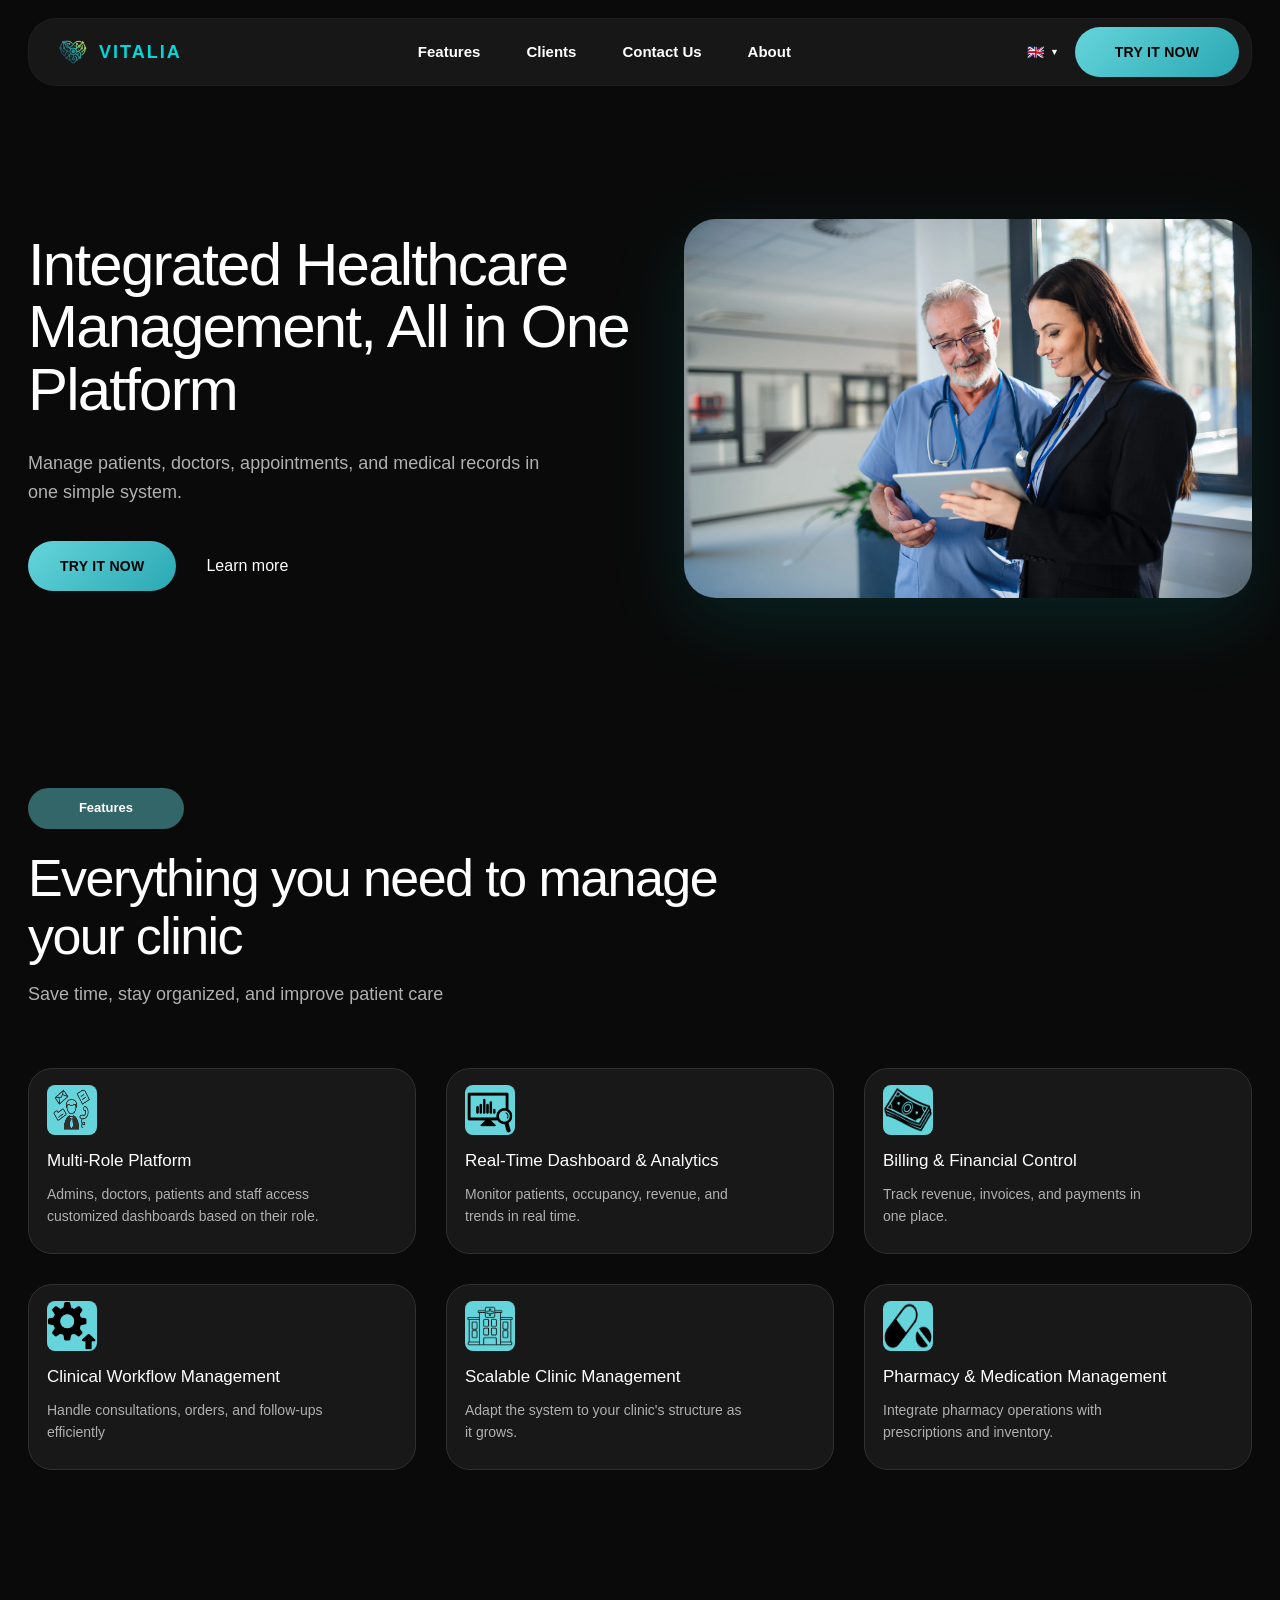
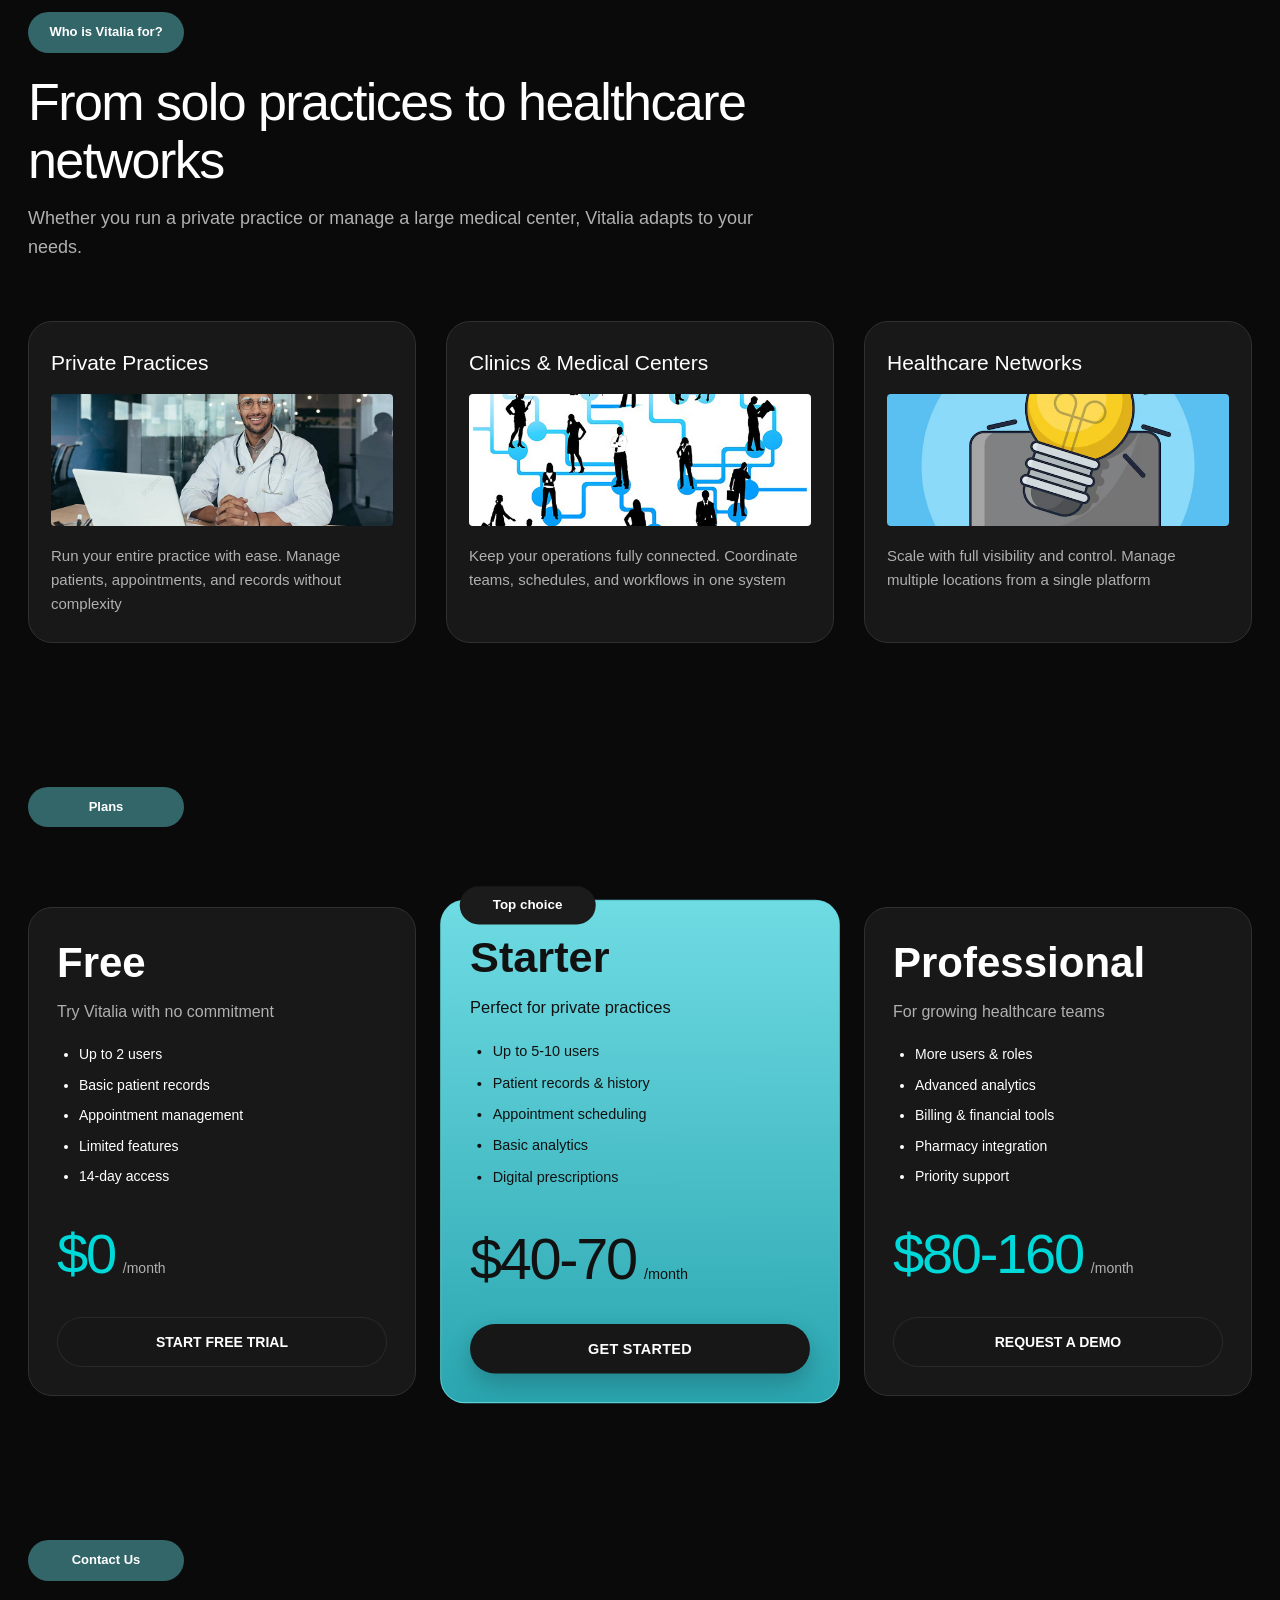
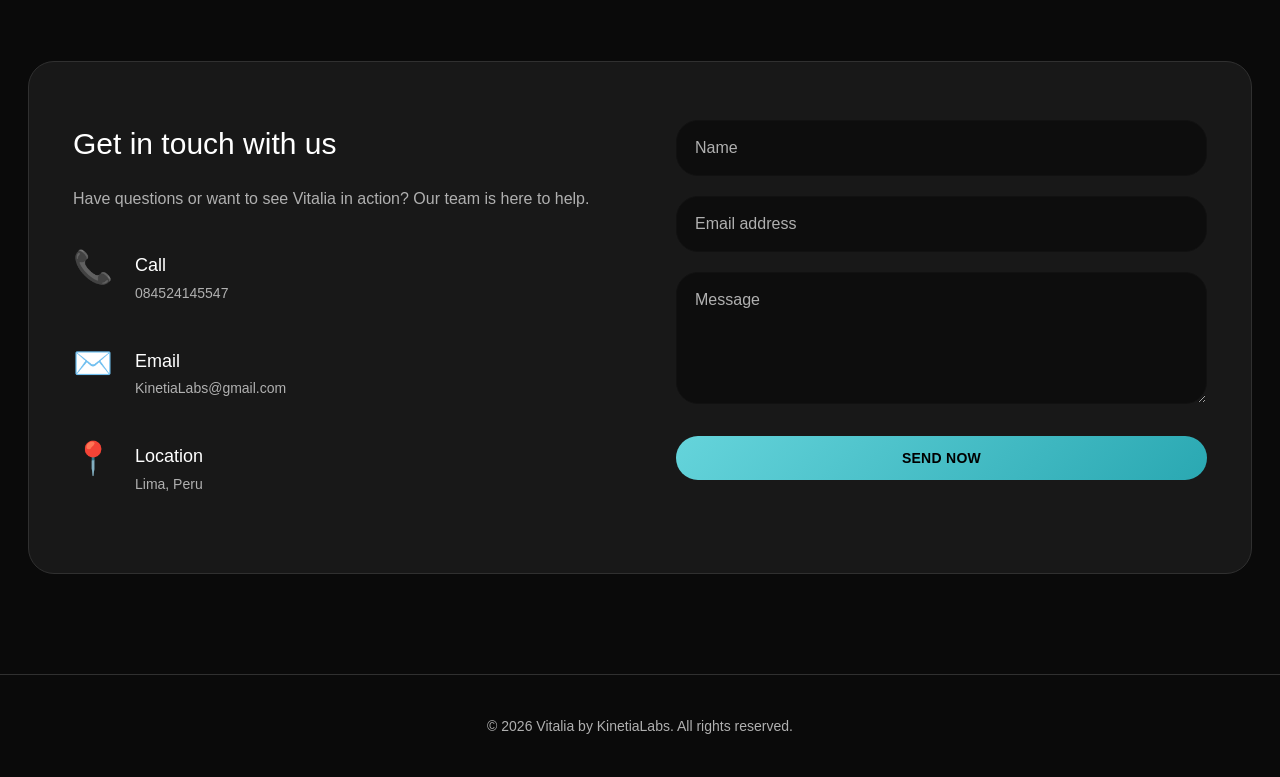
==== index.html @ c7f805b0 "fix: arreglando errores de ruta" ====
<!DOCTYPE html>
<html lang="es">
<head>
    <meta charset="UTF-8">
    <meta name="viewport" content="width=device-width, initial-scale=1.0">
    <title>Vitalia - Integrated Healthcare Management</title>
    <link rel="stylesheet" href="../css/styles.css">
</head>
<body>
    <!-- HEADER / NAVIGATION -->
    <header class="header">
        <div class="container">
            <div class="navbar">
                <div class="nav-shell">
                    <div class="logo-section">
                        <img src="../assets/images/Vitalia_logo.png" alt="Vitalia Logo" class="logo-img">
                        <a href="#home" class="logo">VITALIA</a>
                    </div>
                    <nav class="nav-pill">
                        <a href="#features">Features</a>
                        <a href="#clients">Clients</a>
                        <a href="#contact">Contact Us</a>
                        <a href="#about">About</a>
                    </nav>
                    <div class="nav-actions">
                        <div class="language-selector">
                            <span>🇬🇧</span>
                            <span class="dropdown-arrow">▼</span>
                        </div>
                        <a href="#plans" class="btn-primary nav-cta">TRY IT NOW</a>
                    </div>
                </div>
            </div>
        </div>
    </header>

    <!-- HERO SECTION -->
    <section id="home" class="hero">
        <div class="container">
            <div class="hero-content">
                <div class="hero-text">
                    <h1>Integrated Healthcare Management, All in One Platform</h1>
                    <p>Manage patients, doctors, appointments, and medical records in one simple system.</p>
                    <div class="hero-buttons">
                        <a href="#plans" class="btn-primary">TRY IT NOW</a>
                        <a href="#features" class="btn-learn-more">Learn more</a>
                    </div>
                </div>
                <div class="hero-image">
                    <img src="../assets/images/1-home.png" alt="Healthcare Management Platform" class="hero-main-image">
                </div>
            </div>
        </div>
    </section>

    <!-- FEATURES SECTION -->
    <section id="features" class="features">
        <div class="container">
            <div class="section-header">
                <span class="section-label">Features</span>
                <h2>Everything you need to manage your clinic</h2>
                <p>Save time, stay organized, and improve patient care</p>
            </div>
            <div class="features-grid">
                <div class="feature-card">
                    <img src="../assets/images/Multirole.png" alt="Multi-Role Platform" class="feature-image">
                    <h3>Multi-Role Platform</h3>
                    <p>Admins, doctors, patients and staff access customized dashboards based on their role.</p>
                </div>
                <div class="feature-card">
                    <img src="../assets/images/Analytics.png" alt="Real-Time Dashboard" class="feature-image">
                    <h3>Real-Time Dashboard & Analytics</h3>
                    <p>Monitor patients, occupancy, revenue, and trends in real time.</p>
                </div>
                <div class="feature-card">
                    <img src="../assets/images/Financial.png" alt="Billing & Financial" class="feature-image">
                    <h3>Billing & Financial Control</h3>
                    <p>Track revenue, invoices, and payments in one place.</p>
                </div>
                <div class="feature-card">
                    <img src="../assets/images/Workflow.png" alt="Clinical Workflow" class="feature-image">
                    <h3>Clinical Workflow Management</h3>
                    <p>Handle consultations, orders, and follow-ups efficiently</p>
                </div>
                <div class="feature-card">
                    <img src="../assets/images/Management.png" alt="Scalable Clinic Management" class="feature-image">
                    <h3>Scalable Clinic Management</h3>
                    <p>Adapt the system to your clinic's structure as it grows.</p>
                </div>
                <div class="feature-card">
                    <img src="../assets/images/Pharmacy.png" alt="Pharmacy Management" class="feature-image">
                    <h3>Pharmacy & Medication Management</h3>
                    <p>Integrate pharmacy operations with prescriptions and inventory.</p>
                </div>
            </div>
        </div>
    </section>

        <!-- WHO IS VITALIA FOR SECTION -->
    <section id="clients" class="who-is-vitalia">
        <div class="container">
            <div class="section-header">
                <span class="section-label">Who is Vitalia for?</span>
                <h2>From solo practices to healthcare networks</h2>
                <p>Whether you run a private practice or manage a large medical center, Vitalia adapts to your needs.</p>
            </div>
            <div class="clients-grid">
                <div class="client-card">
                    <h3>Private Practices</h3>
                    <img src="assets/images/Private_practices.jpg" alt="Private Practices" class="client-image">
                    <p>Run your entire practice with ease. Manage patients, appointments, and records without complexity</p>
                </div>
                <div class="client-card">
                    <h3>Clinics & Medical Centers</h3>
                    <img src="../assets/images/Clinics_&_Medical_Centers.jpg" alt="Clinics & Medical Centers" class="client-image">
                    <p>Keep your operations fully connected. Coordinate teams, schedules, and workflows in one system</p>
                </div>
                <div class="client-card">
                    <h3>Healthcare Networks</h3>
                    <img src="../assets/images/Healthcare_Networks.png" alt="Healthcare Networks" class="client-image">
                    <p>Scale with full visibility and control. Manage multiple locations from a single platform</p>
                </div>
            </div>
        </div>
    </section>


    <!-- PLANS SECTION -->
    <section id="plans" class="plans">
        <div class="container">
            <div class="section-header">
                <span class="section-label">Plans</span>
            </div>
            <div class="plans-grid">
                <div class="plan-card plan-free">
                    <h3>Free</h3>
                    <p class="plan-description">Try Vitalia with no commitment</p>
                    <ul class="plan-features">
                        <li>Up to 2 users</li>
                        <li>Basic patient records</li>
                        <li>Appointment management</li>
                        <li>Limited features</li>
                        <li>14-day access</li>
                    </ul>
                    <div class="plan-price">
                        <span class="price">$0</span>
                        <span class="period">/month</span>
                    </div>
                    <button class="btn-secondary">START FREE TRIAL</button>
                </div>

                <div class="plan-card plan-starter plan-featured">
                    <div class="top-choice">Top choice</div>
                    <h3>Starter</h3>
                    <p class="plan-description">Perfect for private practices</p>
                    <ul class="plan-features">
                        <li>Up to 5-10 users</li>
                        <li>Patient records & history</li>
                        <li>Appointment scheduling</li>
                        <li>Basic analytics</li>
                        <li>Digital prescriptions</li>
                    </ul>
                    <div class="plan-price">
                        <span class="price">$40-70</span>
                        <span class="period">/month</span>
                    </div>
                    <button class="btn-primary">GET STARTED</button>
                </div>

                <div class="plan-card plan-professional">
                    <h3>Professional</h3>
                    <p class="plan-description">For growing healthcare teams</p>
                    <ul class="plan-features">
                        <li>More users & roles</li>
                        <li>Advanced analytics</li>
                        <li>Billing & financial tools</li>
                        <li>Pharmacy integration</li>
                        <li>Priority support</li>
                    </ul>
                    <div class="plan-price">
                        <span class="price">$80-160</span>
                        <span class="period">/month</span>
                    </div>
                    <button class="btn-secondary">REQUEST A DEMO</button>
                </div>
            </div>
        </div>
    </section>

<!-- CONTACT SECTION -->
    <section id="contact" class="contact">
        <div class="container">
            <div class="section-header">
                <span class="section-label">Contact Us</span>
            </div>
            <div class="contact-wrapper">
                <div class="contact-info">
                    <h2>Get in touch with us</h2>
                    <p>Have questions or want to see Vitalia in action? Our team is here to help.</p>
                    
                    <div class="contact-item">
                        <div class="contact-icon">📞</div>
                        <div>
                            <h4>Call</h4>
                            <p>084524145547</p>
                        </div>
                    </div>

                    <div class="contact-item">
                        <div class="contact-icon">✉️</div>
                        <div>
                            <h4>Email</h4>
                            <p>KinetiaLabs@gmail.com</p>
                        </div>
                    </div>

                    <div class="contact-item">
                        <div class="contact-icon">📍</div>
                        <div>
                            <h4>Location</h4>
                            <p>Lima, Peru</p>
                        </div>
                    </div>
                </div>

                <div class="contact-form">
                    <input type="text" placeholder="Name" class="form-input">
                    <input type="email" placeholder="Email address" class="form-input">
                    <textarea placeholder="Message" class="form-input form-textarea"></textarea>
                    <button class="btn-primary btn-send">SEND NOW</button>
                </div>
            </div>
        </div>
    </section>


    <!-- FOOTER -->
    <footer class="footer">
        <div class="container">
            <p>&copy; 2026 Vitalia by KinetiaLabs. All rights reserved.</p>
        </div>
    </footer>
</body>
</html>
---- css/styles.css ----
/* ===================================
   GLOBAL STYLES & VARIABLES
   =================================== */
:root {
    --primary-color: #00d9d9;
    --primary-soft: #65d4db;
    --secondary-color: #1a1a1a;
    --dark-bg: #0a0a0a;
    --panel-bg: #171717;
    --text-light: #ffffff;
    --text-muted: #b0b0b0;
    --border-color: #303030;
    --card-bg: #181818;
}

* {
    margin: 0;
    padding: 0;
    box-sizing: border-box;
}

html {
    scroll-behavior: smooth;
}

body {
    font-family: 'Segoe UI', Tahoma, Geneva, Verdana, sans-serif;
    background-color: var(--dark-bg);
    color: var(--text-light);
    line-height: 1.6;
}

.container {
    max-width: 1280px;
    margin: 0 auto;
    padding: 0 28px;
}

/* ===================================
   BUTTONS
   =================================== */
.btn-primary {
    display: inline-flex;
    align-items: center;
    justify-content: center;
    background: linear-gradient(135deg, var(--primary-soft) 0%, #2aa8b2 100%);
    color: #000;
    border: none;
    padding: 14px 32px;
    border-radius: 50px;
    font-weight: 700;
    font-size: 14px;
    cursor: pointer;
    transition: all 0.3s ease;
    white-space: nowrap;
    text-decoration: none;
    letter-spacing: 0.02em;
}

.btn-primary:hover {
    background: linear-gradient(135deg, #7ae0e6 0%, #31b6bf 100%);
    transform: translateY(-2px);
    box-shadow: 0 12px 28px rgba(0, 217, 217, 0.28);
}

.btn-secondary {
    background-color: transparent;
    color: var(--text-light);
    border: 1px solid rgba(255, 255, 255, 0.08);
    padding: 14px 32px;
    border-radius: 50px;
    font-weight: 700;
    font-size: 14px;
    cursor: pointer;
    transition: all 0.3s ease;
    background-color: var(--panel-bg);
}

.btn-secondary:hover {
    border-color: var(--primary-color);
    color: var(--primary-color);
}

.btn-learn-more {
    background: none;
    border: none;
    color: var(--text-light);
    cursor: pointer;
    font-size: 16px;
    font-weight: 500;
    text-decoration: none;
    transition: color 0.3s ease;
}

.btn-learn-more:hover {
    color: var(--primary-color);
}

/* ===================================
   HEADER / NAVIGATION
   =================================== */
.header {
    background-color: transparent;
    padding: 18px 0;
    position: sticky;
    top: 0;
    z-index: 100;
}

.navbar {
    display: block;
}

.nav-shell {
    display: flex;
    align-items: center;
    justify-content: space-between;
    gap: 28px;
    background-color: rgba(24, 24, 24, 0.96);
    border: 1px solid rgba(255, 255, 255, 0.03);
    border-radius: 28px;
    padding: 8px 12px 8px 28px;
}

.logo-section {
    display: flex;
    align-items: center;
    gap: 10px;
    flex-shrink: 0;
}

.logo-img {
    height: 32px;
    width: auto;
    object-fit: contain;
}

.logo {
    font-size: 18px;
    font-weight: 700;
    color: var(--primary-color);
    letter-spacing: 2px;
    text-decoration: none;
    transition: color 0.3s ease;
}

.logo:hover {
    color: #00b8b8;
}

.nav-pill {
    display: flex;
    justify-content: center;
    gap: 46px;
    align-items: center;
    flex: 1;
}

.nav-pill a {
    color: var(--text-light);
    text-decoration: none;
    font-weight: 600;
    font-size: 15px;
    transition: color 0.3s ease;
    white-space: nowrap;
}

.nav-pill a:hover {
    color: var(--primary-color);
}

.nav-actions {
    display: flex;
    align-items: center;
    gap: 16px;
    flex-shrink: 0;
}

.language-selector {
    display: flex;
    align-items: center;
    gap: 6px;
    color: var(--text-light);
    cursor: pointer;
    font-size: 14px;
}

.dropdown-arrow {
    font-size: 9px;
}

.nav-cta {
    min-width: 164px;
}

/* ===================================
   HERO SECTION
   =================================== */
.hero {
    padding: 82px 0 96px;
    min-height: 70vh;
    display: flex;
    align-items: center;
}

.hero-content {
    display: grid;
    grid-template-columns: minmax(0, 1.03fr) minmax(420px, 0.97fr);
    gap: 52px;
    align-items: center;
}

.hero-text h1 {
    font-size: clamp(44px, 5vw, 60px);
    line-height: 1.04;
    margin-bottom: 28px;
    color: var(--text-light);
    max-width: 620px;
    font-weight: 400;
    letter-spacing: -0.03em;
}

.hero-text > p {
    font-size: 18px;
    color: var(--text-muted);
    margin-bottom: 34px;
    line-height: 1.6;
    max-width: 520px;
}

.hero-buttons {
    display: flex;
    gap: 30px;
    align-items: center;
}

/* Hero Card */
.hero-image {
    position: relative;
}

.hero-main-image {
    width: 100%;
    height: auto;
    border-radius: 32px;
    object-fit: cover;
    box-shadow: 0 24px 80px rgba(0, 217, 217, 0.12);
}

/* ===================================
   SECTION HEADERS
   =================================== */
.section-header {
    text-align: left;
    margin-bottom: 60px;
    max-width: 760px;
}

.section-label {
    display: inline-block;
    background-color: rgba(101, 212, 219, 0.45);
    color: var(--text-light);
    padding: 10px 18px;
    border-radius: 50px;
    font-size: 13px;
    font-weight: 600;
    margin-bottom: 20px;
    min-width: 156px;
    text-align: center;
}

.section-header h2 {
    font-size: clamp(36px, 4.2vw, 52px);
    margin-bottom: 14px;
    color: var(--text-light);
    line-height: 1.12;
    font-weight: 400;
    letter-spacing: -0.03em;
}

.section-header p {
    font-size: 18px;
    color: var(--text-muted);
}

/* ===================================
   FEATURES SECTION
   =================================== */
.features {
    padding: 54px 0 100px;
    background-color: var(--dark-bg);
}

.features-grid {
    display: grid;
    grid-template-columns: repeat(3, 1fr);
    gap: 30px;
}

.feature-card {
    background-color: var(--card-bg);
    padding: 16px 18px 18px;
    border-radius: 24px;
    border: 1px solid var(--border-color);
    transition: all 0.3s ease;
    display: flex;
    flex-direction: column;
    gap: 12px;
    min-height: 186px;
}

.feature-card:hover {
    border-color: var(--primary-color);
    transform: translateY(-5px);
    box-shadow: 0 10px 30px rgba(0, 217, 217, 0.15);
}

.feature-image {
    width: 50px;
    height: 50px;
    background-color: var(--primary-soft);
    border-radius: 8px;
}

.feature-card h3 {
    font-size: 17px;
    margin-top: 4px;
    line-height: 1.15;
    font-weight: 500;
}

.feature-card p {
    color: var(--text-muted);
    font-size: 14px;
    line-height: 1.6;
    max-width: 280px;
}
/* ===================================
   WHO IS VITALIA FOR SECTION
   =================================== */
.who-is-vitalia {
    padding: 42px 0 100px;
    background-color: var(--dark-bg);
}

.clients-grid {
    display: grid;
    grid-template-columns: repeat(3, 1fr);
    gap: 30px;
}

.client-card {
    background-color: var(--card-bg);
    padding: 28px 22px 26px;
    border-radius: 24px;
    border: 1px solid var(--border-color);
    transition: all 0.3s ease;
    display: flex;
    flex-direction: column;
    gap: 18px;
}

.client-card:hover {
    border-color: var(--primary-color);
    transform: translateY(-5px);
}

.client-card h3 {
    font-size: 21px;
    margin-top: 0;
    line-height: 1.2;
    font-weight: 500;
}

.client-image {
    width: 100%;
    height: 132px;
    background-color: var(--primary-soft);
    border-radius: 4px;
    object-fit: cover;
}

.client-card p {
    color: var(--text-muted);
    font-size: 15px;
    line-height: 1.6;
}

/* ===================================
   PLANS SECTION
   =================================== */

.plans {
    padding: 44px 0 100px;
    background-color: var(--dark-bg);
}

.plans-grid {
    display: grid;
    grid-template-columns: repeat(3, 1fr);
    gap: 30px;
    align-items: stretch;
}

.plan-card {
    background-color: var(--card-bg);
    padding: 34px 28px 28px;
    border-radius: 24px;
    border: 1px solid var(--border-color);
    display: flex;
    flex-direction: column;
    gap: 18px;
    position: relative;
    transition: all 0.3s ease;
}

.plan-card:hover {
    border-color: var(--primary-color);
}

.plan-card h3 {
    font-size: 42px;
    margin: 0;
    font-weight: 600;
    line-height: 1;
}

.plan-description {
    color: var(--text-muted);
    font-size: 16px;
    line-height: 1.2;
    max-width: 230px;
}

.plan-features {
    list-style: disc;
    padding-left: 22px;
    flex-grow: 1;
}

.plan-features li {
    padding: 4px 0;
    color: var(--text-light);
    font-size: 14px;
}

.plan-price {
    display: flex;
    align-items: baseline;
    gap: 8px;
}

.price {
    font-size: 56px;
    font-weight: 400;
    color: var(--primary-color);
    letter-spacing: -0.04em;
}

.period {
    color: var(--text-muted);
    font-size: 14px;
}

.plan-card button,
.plan-card .btn-primary,
.plan-card .btn-secondary {
    width: 100%;
    padding: 16px 20px;
}

/* Featured Plan Style */
.plan-featured {
    border-color: rgba(101, 212, 219, 0.85);
    background: linear-gradient(180deg, #6fdbe3 0%, #2aa6b0 100%);
    transform: scale(1.03);
    margin: 0;
    color: #111;
}

.plan-featured h3,
.plan-featured .plan-description,
.plan-featured .plan-features li,
.plan-featured .period,
.plan-featured .price {
    color: #111;
}

.plan-featured .btn-primary {
    background: #171717;
    color: var(--text-light);
    box-shadow: 0 10px 24px rgba(0, 0, 0, 0.22);
}

.plan-featured .btn-primary:hover {
    background: #111;
}

.top-choice {
    position: absolute;
    top: -14px;
    left: 18px;
    background-color: #1b1b1b;
    color: var(--text-light);
    padding: 8px 32px;
    border-radius: 50px;
    font-size: 13px;
    font-weight: 600;
    white-space: nowrap;
}

/* ===================================
   FOOTER
   =================================== */

.footer {
    background-color: transparent;
    border-top: 1px solid var(--border-color);
    padding: 40px 0;
    text-align: center;
    color: var(--text-muted);
    font-size: 14px;
}

/* ===================================
   RESPONSIVE DESIGN
   =================================== */

/* Tablets (768px to 1024px) */
@media (max-width: 1024px) {
    .container {
        padding: 0 20px;
    }

    .nav-shell {
        flex-wrap: wrap;
        justify-content: center;
        padding: 18px 20px;
    }

    .nav-pill {
        order: 3;
        width: 100%;
        flex-wrap: wrap;
        gap: 24px;
    }

    .hero-content {
        grid-template-columns: 1fr;
        gap: 40px;
    }

    .hero-text h1 {
        font-size: 36px;
    }

    .hero-buttons {
        flex-wrap: wrap;
    }

    .features-grid,
    .clients-grid,
    .plans-grid {
        grid-template-columns: repeat(2, 1fr);
    }

    .plan-featured {
        transform: scale(1);
        margin: 0;
    }

    .contact-wrapper,
    .about-wrapper {
        grid-template-columns: 1fr;
        gap: 40px;
    }

    .section-header h2 {
        font-size: 32px;
    }
}

/* Mobile (up to 768px) */
@media (max-width: 768px) {
    .nav-shell {
        padding: 18px 18px 20px;
        gap: 18px;
        border-radius: 24px;
    }

    .nav-pill {
        width: 100%;
        flex-wrap: wrap;
        gap: 14px 24px;
    }

    .btn-primary {
        padding: 10px 24px;
        font-size: 13px;
    }

    .hero {
        padding: 60px 0;
        min-height: auto;
    }

    .hero-content {
        grid-template-columns: 1fr;
        gap: 30px;
    }

    .hero-text h1 {
        font-size: 28px;
        line-height: 1.3;
    }

    .hero-text > p {
        font-size: 15px;
        margin-bottom: 25px;
    }

    .hero-buttons {
        flex-direction: column;
        gap: 15px;
        width: 100%;
        align-items: flex-start;
    }

    .hero-buttons .btn-primary {
        width: 100%;
        max-width: 240px;
    }

    .features,
    .who-is-vitalia,
    .plans,
    .contact,
    .about {
        padding: 60px 0;
    }

    .section-header {
        margin-bottom: 40px;
    }

    .section-header h2 {
        font-size: 24px;
    }

    .section-header p {
        font-size: 15px;
    }

    .features-grid,
    .clients-grid,
    .plans-grid {
        grid-template-columns: 1fr;
        gap: 20px;
    }

    .plan-featured {
        border-color: rgba(101, 212, 219, 0.85);
        background: linear-gradient(180deg, #6fdbe3 0%, #2aa6b0 100%);
    }

    .contact-wrapper,
    .about-wrapper {
        padding: 40px 20px;
        gap: 30px;
    }

    .contact-item {
        margin-bottom: 20px;
    }

    .about-image img {
        max-width: 300px;
    }

    .feature-card,
    .client-card,
    .plan-card {
        padding: 25px 20px;
    }
}

/* Small Mobile (up to 480px) */
@media (max-width: 480px) {
    .logo {
        font-size: 18px;
    }

    .header {
        padding: 15px 0;
    }

    .nav-shell {
        padding: 16px;
    }

    .logo-section,
    .nav-actions {
        width: 100%;
        justify-content: center;
    }

    .nav-pill {
        gap: 12px 18px;
    }

    .nav-cta {
        width: 100%;
        min-width: 0;
    }

    .btn-primary {
        padding: 10px 20px;
        font-size: 12px;
    }

    .hero-text h1 {
        font-size: 24px;
    }

    .hero-text > p {
        font-size: 14px;
    }

    .hero-buttons {
        width: 100%;
        align-items: stretch;
    }

    .hero-buttons .btn-primary,
    .hero-buttons .btn-learn-more {
        width: 100%;
        text-align: center;
    }

    .section-header h2 {
        font-size: 20px;
    }

    .section-header p {
        font-size: 14px;
    }

    .plan-card h3 {
        font-size: 34px;
    }

    .price {
        font-size: 44px;
    }

    .contact-wrapper {
        padding: 30px 15px;
    }

    .about-wrapper {
        padding: 30px 15px;
    }

    .about-image img {
        max-width: 250px;
    }
}

/* ===================================
   CONTACT SECTION
   =================================== */
.contact {
    padding: 44px 0 100px;
    background-color: var(--dark-bg);
}

.contact-wrapper {
    display: grid;
    grid-template-columns: 1fr 1fr;
    gap: 72px;
    background-color: var(--card-bg);
    padding: 58px 44px 36px;
    border-radius: 26px;
    border: 1px solid var(--border-color);
}

.contact-info h2 {
    font-size: 30px;
    margin-bottom: 18px;
    font-weight: 500;
}

.contact-info > p {
    color: var(--text-muted);
    margin-bottom: 40px;
    font-size: 16px;
}

.contact-item {
    display: flex;
    gap: 18px;
    margin-bottom: 42px;
    align-items: flex-start;
}

.contact-icon {
    font-size: 32px;
    min-width: 44px;
    line-height: 1;
}

.contact-item h4 {
    font-size: 18px;
    margin-bottom: 2px;
    font-weight: 500;
}

.contact-item p {
    color: var(--text-muted);
    font-size: 14px;
}

.contact-form {
    display: flex;
    flex-direction: column;
    gap: 20px;
}

.form-input {
    background-color: #0d0d0d;
    border: 1px solid #111;
    padding: 18px 18px;
    border-radius: 22px;
    color: var(--text-light);
    font-size: 16px;
    transition: all 0.3s ease;
}

.form-input::placeholder {
    color: var(--text-muted);
}

.form-input:focus {
    outline: none;
    border-color: var(--primary-color);
    background-color: rgba(30, 41, 59, 0.95);
}

.form-textarea {
    resize: vertical;
    min-height: 132px;
    font-family: inherit;
}

.btn-send {
    width: 100%;
    margin-top: 12px;
}
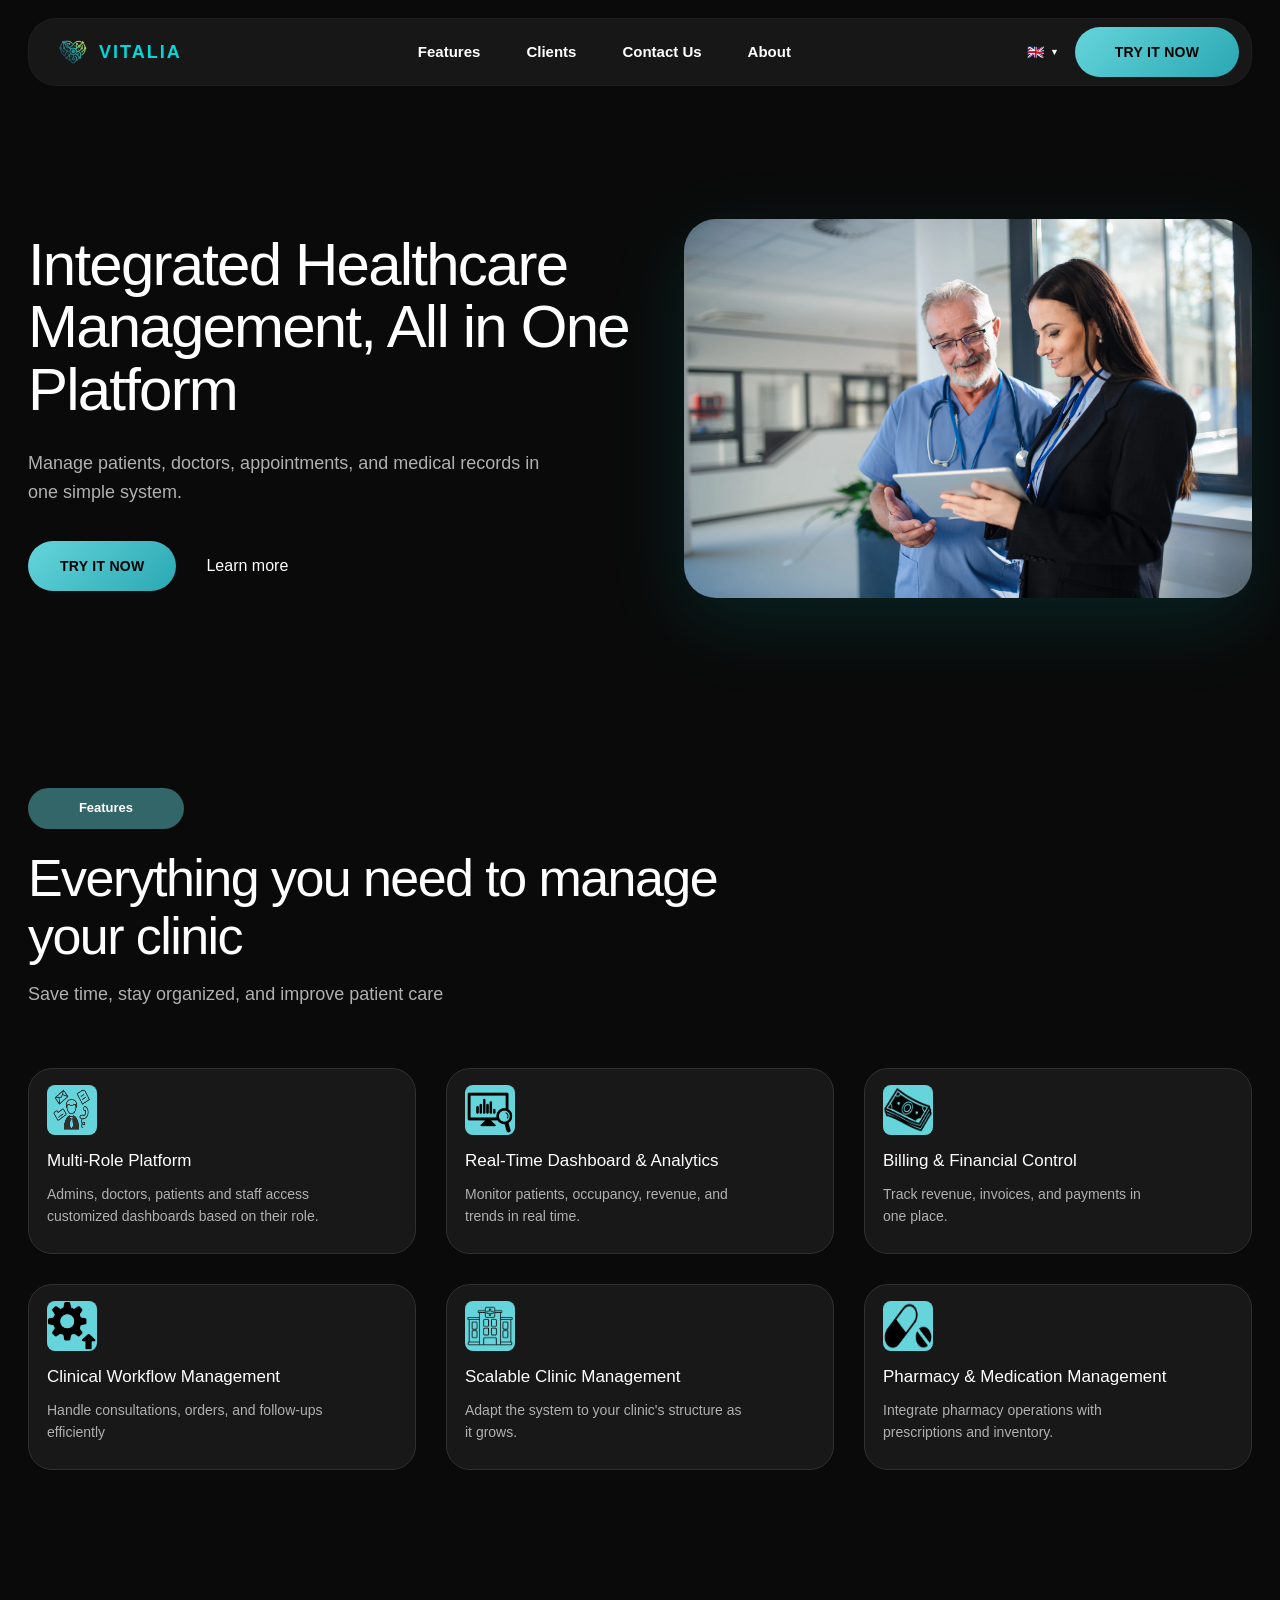
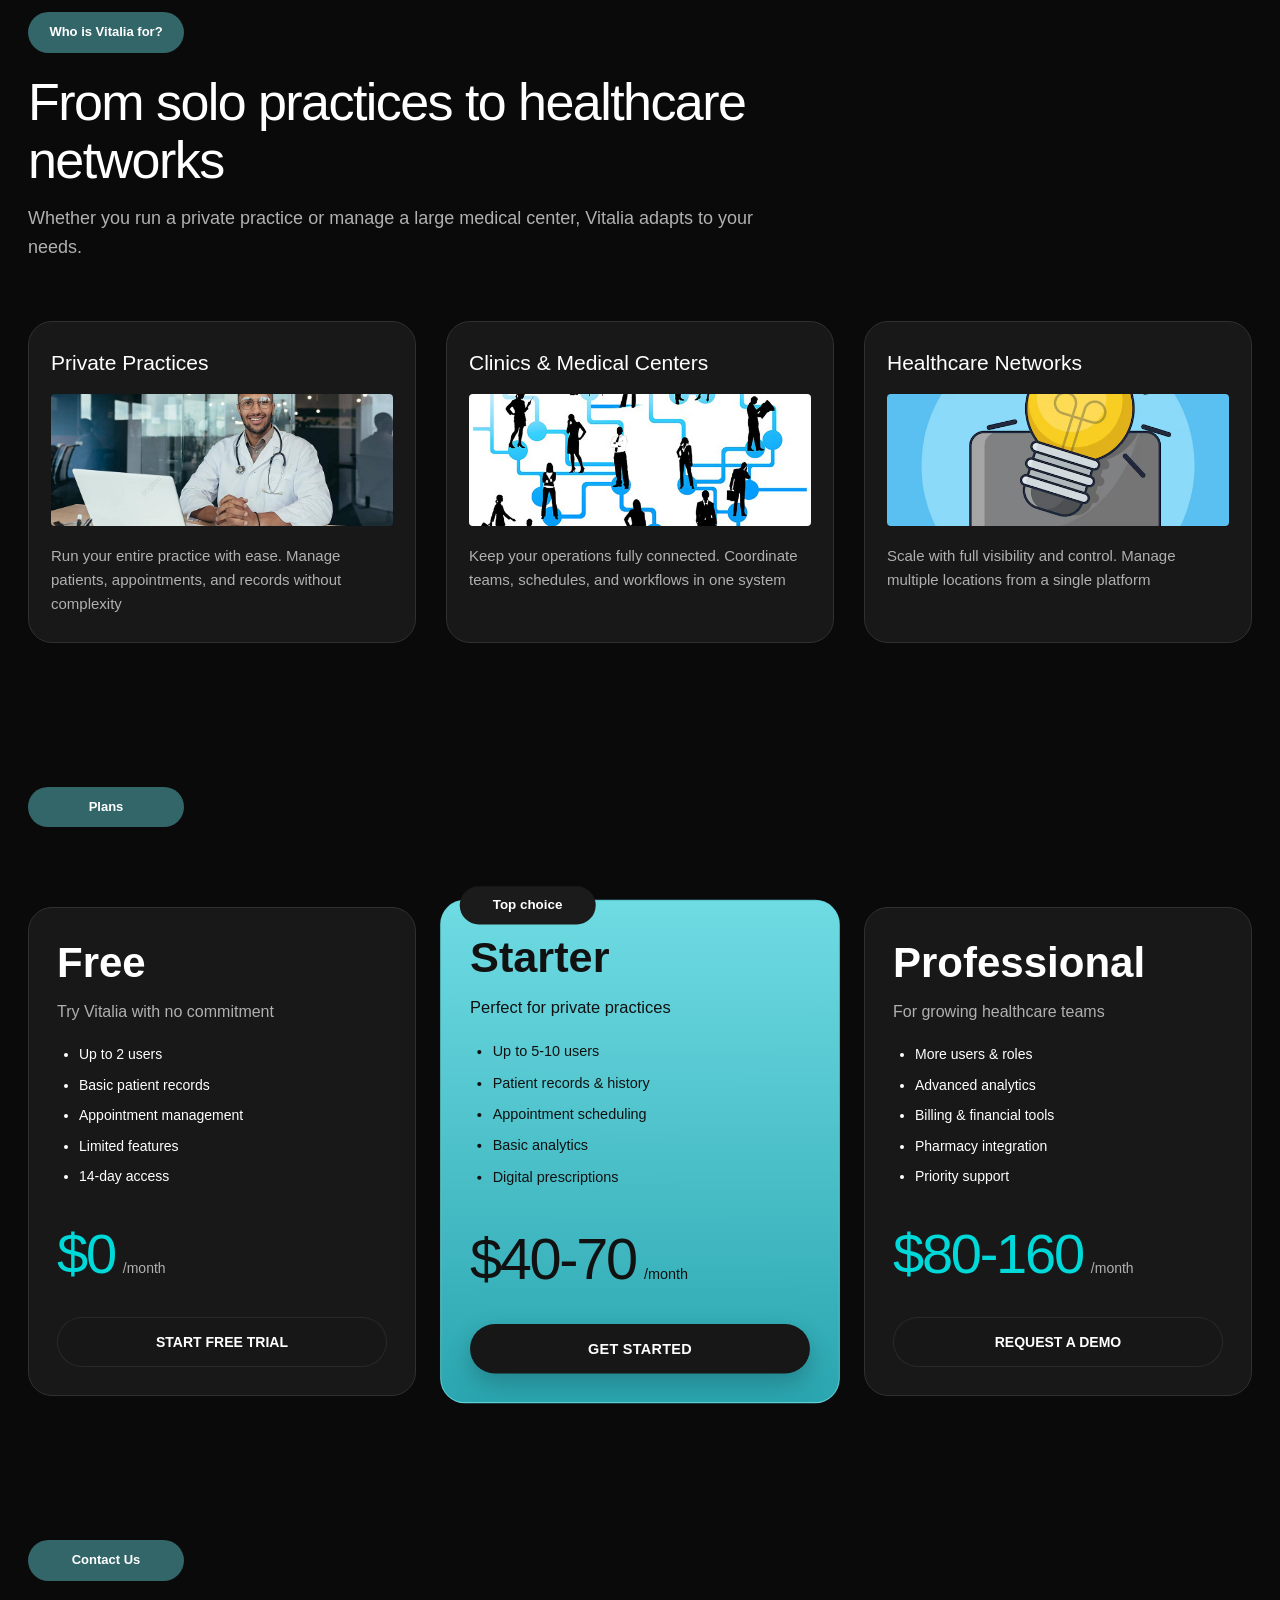
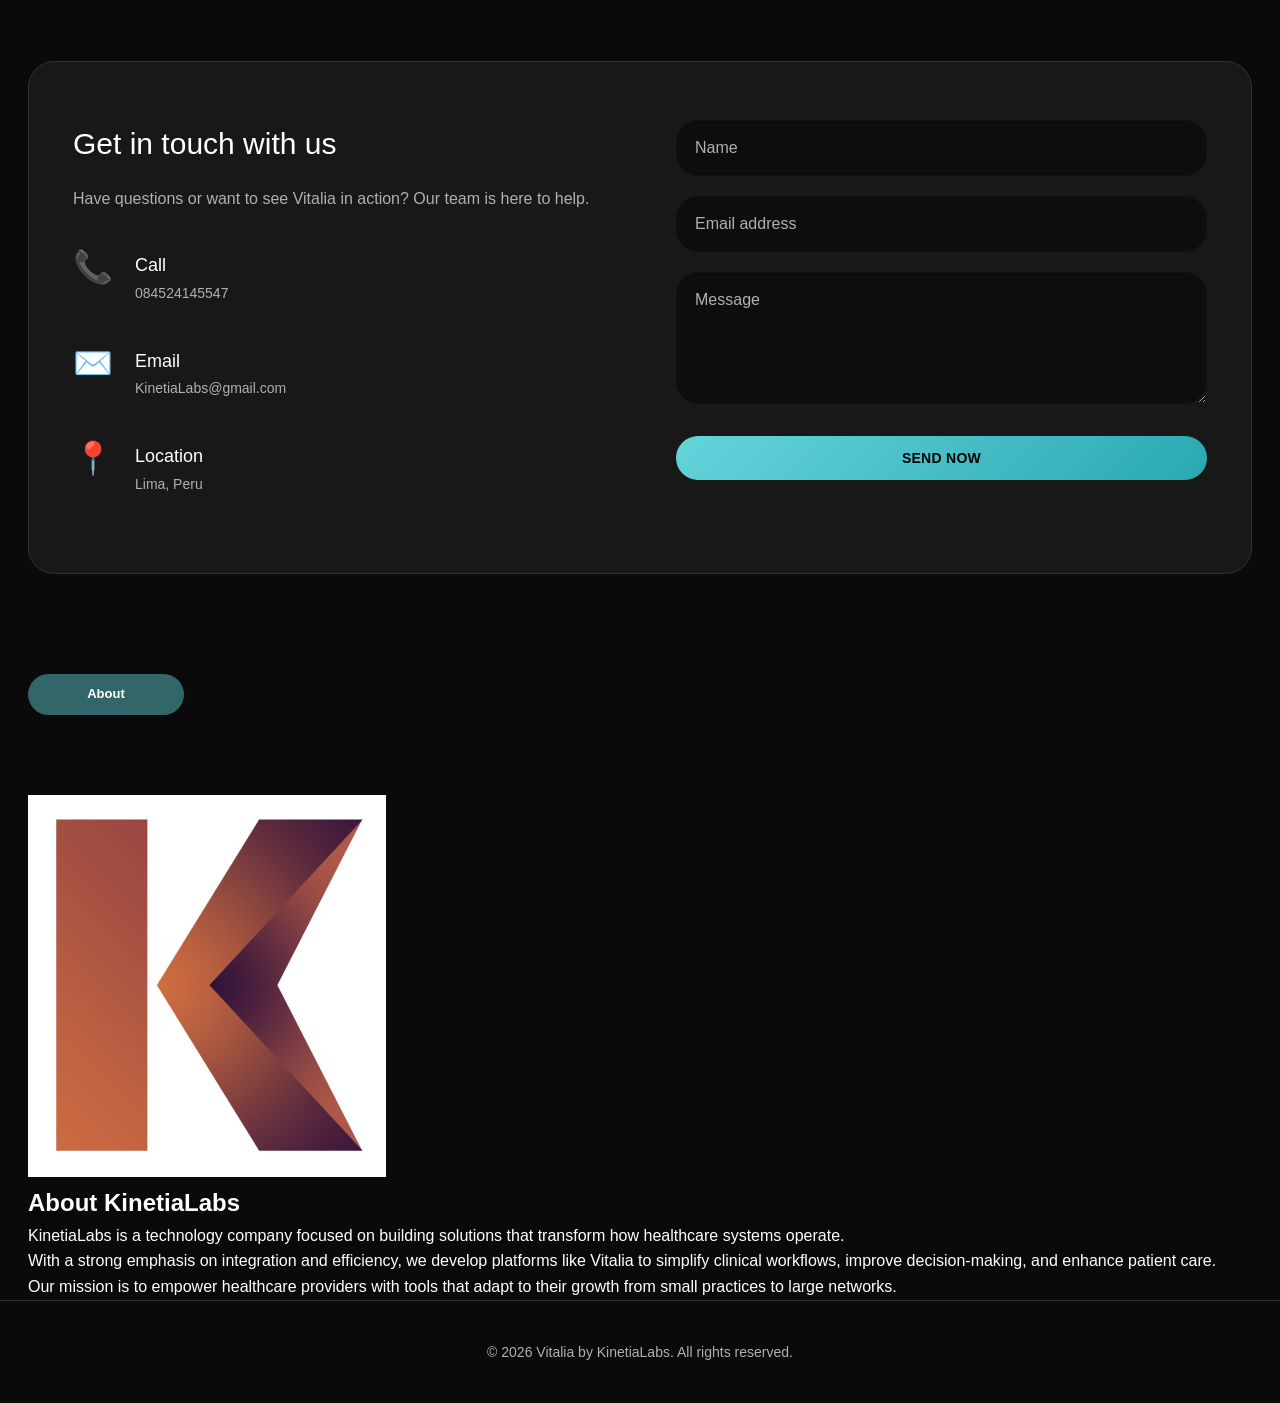
==== commit c057df22: "feat: add about us html section" ====
--- a/index.html
+++ b/index.html
@@ -233,6 +233,25 @@
         </div>
     </section>
 
+    <!-- ABOUT SECTION -->
+    <section id="about" class="about">
+        <div class="container">
+            <div class="section-header">
+                <span class="section-label">About</span>
+            </div>
+            <div class="about-wrapper">
+                <div class="about-image">
+                    <img src="../assets/images/Kinetia_logo.png" alt="KinetiaLabs Logo">
+                </div>
+                <div class="about-content">
+                    <h2>About KinetiaLabs</h2>
+                    <p>KinetiaLabs is a technology company focused on building solutions that transform how healthcare systems operate.</p>
+                    <p>With a strong emphasis on integration and efficiency, we develop platforms like Vitalia to simplify clinical workflows, improve decision-making, and enhance patient care.</p>
+                    <p>Our mission is to empower healthcare providers with tools that adapt to their growth from small practices to large networks.</p>
+                </div>
+            </div>
+        </div>
+    </section>
 
     <!-- FOOTER -->
     <footer class="footer">
--- a/css/styles.css
+++ b/css/styles.css
@@ -855,5 +855,4 @@
 .btn-send {
     width: 100%;
     margin-top: 12px;
-}
-
+}
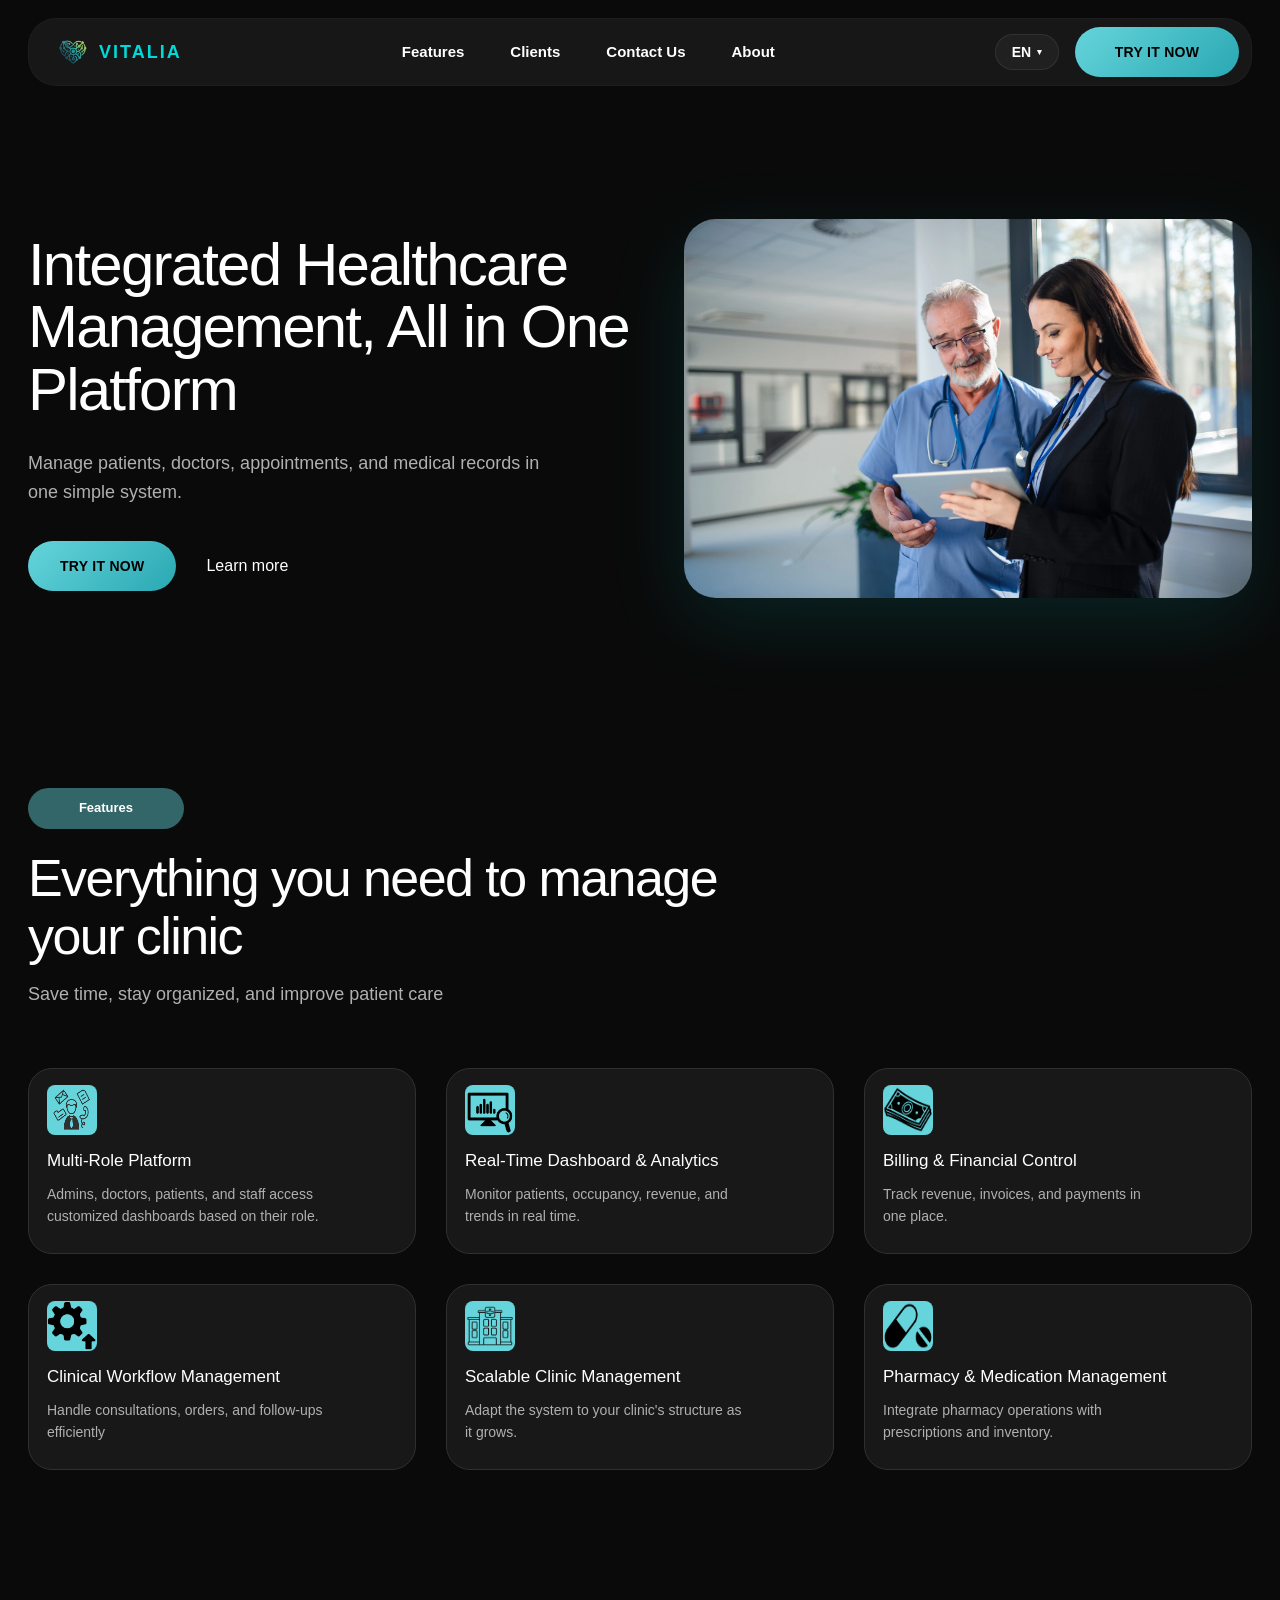
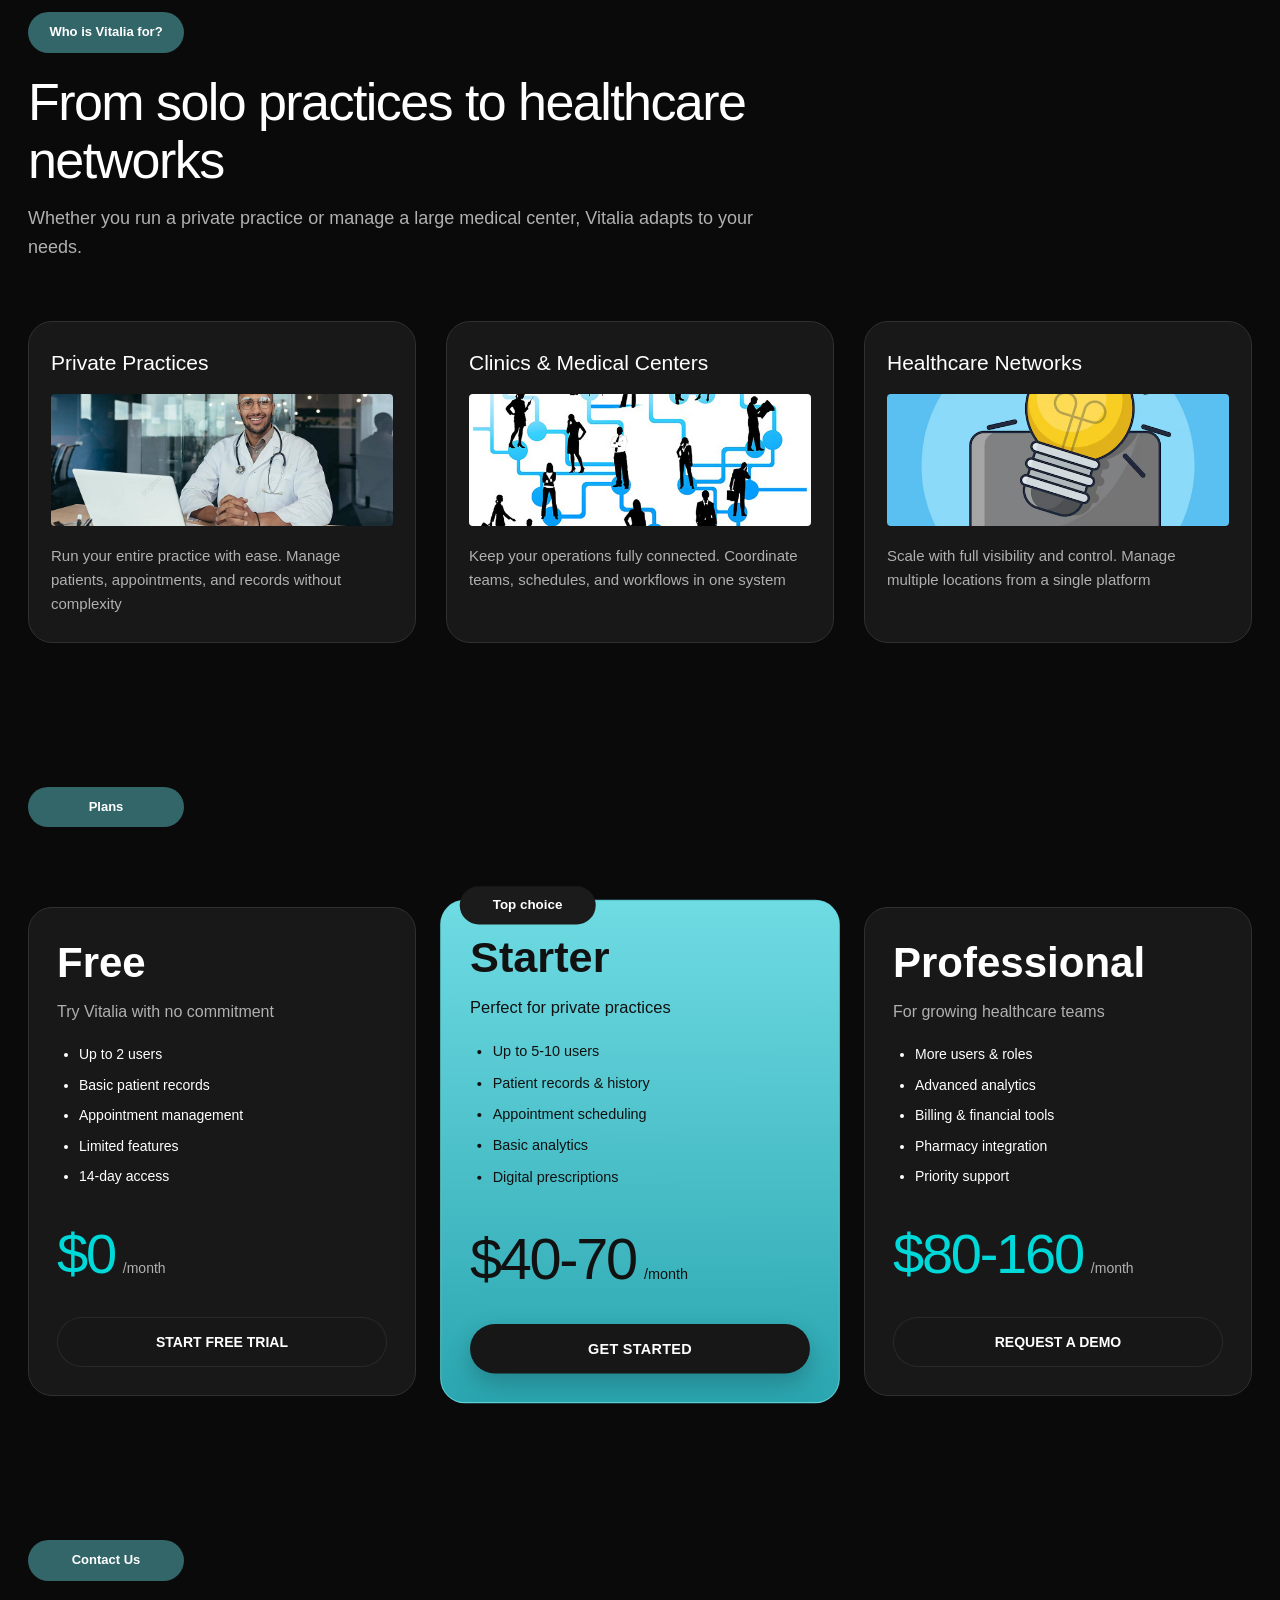
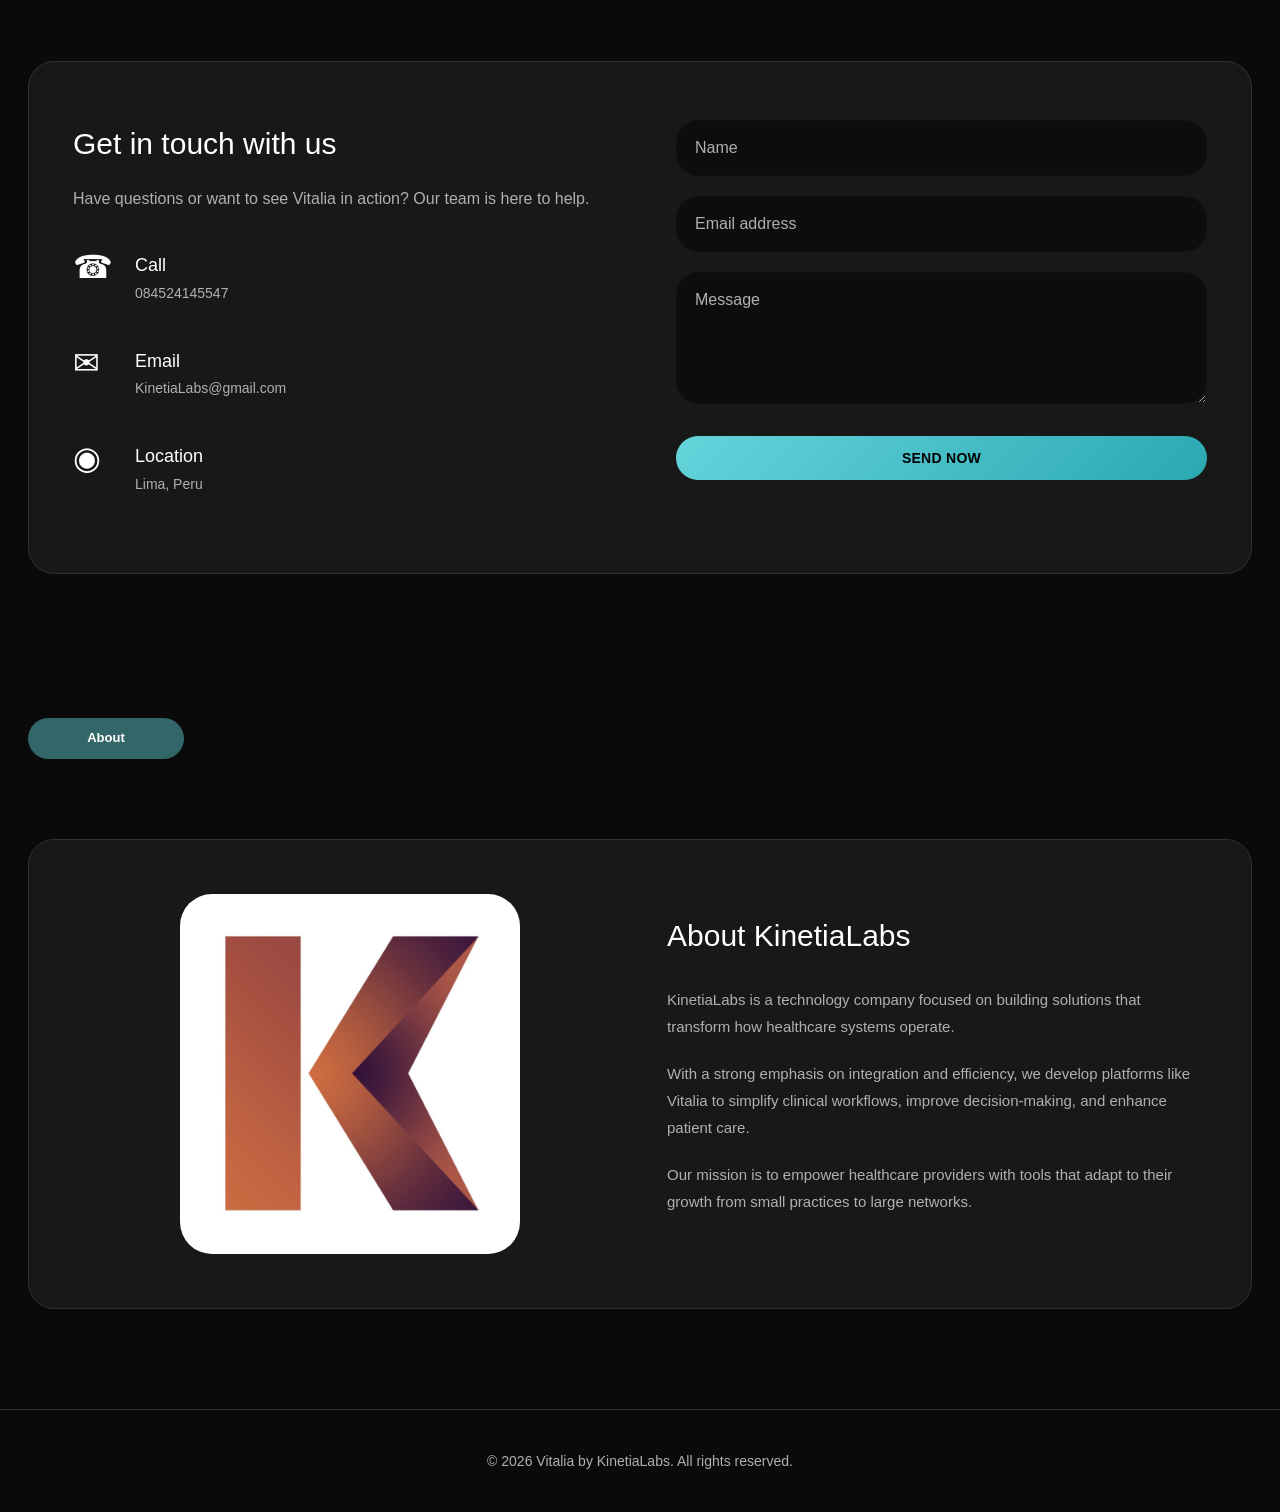
==== commit 9184da9b: "feat: add language modificator" ====
--- a/index.html
+++ b/index.html
@@ -1,10 +1,11 @@
 <!DOCTYPE html>
-<html lang="es">
+<html lang="en">
 <head>
     <meta charset="UTF-8">
     <meta name="viewport" content="width=device-width, initial-scale=1.0">
     <title>Vitalia - Integrated Healthcare Management</title>
-    <link rel="stylesheet" href="../css/styles.css">
+    <link rel="stylesheet" href="css/styles.css">
+    <script src="js/language-selector.js" defer></script>
 </head>
 <body>
     <!-- HEADER / NAVIGATION -->
@@ -13,21 +14,21 @@
             <div class="navbar">
                 <div class="nav-shell">
                     <div class="logo-section">
-                        <img src="../assets/images/Vitalia_logo.png" alt="Vitalia Logo" class="logo-img">
+                        <img src="assets/images/Vitalia_logo.png" alt="Vitalia Logo" class="logo-img" data-i18n-alt="images.vitaliaLogo">
                         <a href="#home" class="logo">VITALIA</a>
                     </div>
                     <nav class="nav-pill">
-                        <a href="#features">Features</a>
-                        <a href="#clients">Clients</a>
-                        <a href="#contact">Contact Us</a>
-                        <a href="#about">About</a>
+                        <a href="#features" data-i18n="nav.features">Features</a>
+                        <a href="#clients" data-i18n="nav.clients">Clients</a>
+                        <a href="#contact" data-i18n="nav.contact">Contact Us</a>
+                        <a href="#about" data-i18n="nav.about">About</a>
                     </nav>
                     <div class="nav-actions">
-                        <div class="language-selector">
-                            <span>🇬🇧</span>
-                            <span class="dropdown-arrow">▼</span>
-                        </div>
-                        <a href="#plans" class="btn-primary nav-cta">TRY IT NOW</a>
+                        <button class="language-selector" id="language-selector" type="button" data-i18n-aria-label="languageSelector.ariaLabel">
+                            <span data-language-current>EN</span>
+                            <span class="dropdown-arrow" aria-hidden="true">&#9662;</span>
+                        </button>
+                        <a href="#plans" class="btn-primary nav-cta" data-i18n="buttons.tryNow">TRY IT NOW</a>
                     </div>
                 </div>
             </div>
@@ -39,15 +40,15 @@
         <div class="container">
             <div class="hero-content">
                 <div class="hero-text">
-                    <h1>Integrated Healthcare Management, All in One Platform</h1>
-                    <p>Manage patients, doctors, appointments, and medical records in one simple system.</p>
+                    <h1 data-i18n="hero.title">Integrated Healthcare Management, All in One Platform</h1>
+                    <p data-i18n="hero.description">Manage patients, doctors, appointments, and medical records in one simple system.</p>
                     <div class="hero-buttons">
-                        <a href="#plans" class="btn-primary">TRY IT NOW</a>
-                        <a href="#features" class="btn-learn-more">Learn more</a>
+                        <a href="#plans" class="btn-primary" data-i18n="buttons.tryNow">TRY IT NOW</a>
+                        <a href="#features" class="btn-learn-more" data-i18n="buttons.learnMore">Learn more</a>
                     </div>
                 </div>
                 <div class="hero-image">
-                    <img src="../assets/images/1-home.png" alt="Healthcare Management Platform" class="hero-main-image">
+                    <img src="assets/images/1-home.png" alt="Healthcare Management Platform" class="hero-main-image" data-i18n-alt="images.healthcarePlatform">
                 </div>
             </div>
         </div>
@@ -57,177 +58,176 @@
     <section id="features" class="features">
         <div class="container">
             <div class="section-header">
-                <span class="section-label">Features</span>
-                <h2>Everything you need to manage your clinic</h2>
-                <p>Save time, stay organized, and improve patient care</p>
+                <span class="section-label" data-i18n="features.label">Features</span>
+                <h2 data-i18n="features.title">Everything you need to manage your clinic</h2>
+                <p data-i18n="features.description">Save time, stay organized, and improve patient care</p>
             </div>
             <div class="features-grid">
                 <div class="feature-card">
-                    <img src="../assets/images/Multirole.png" alt="Multi-Role Platform" class="feature-image">
-                    <h3>Multi-Role Platform</h3>
-                    <p>Admins, doctors, patients and staff access customized dashboards based on their role.</p>
-                </div>
-                <div class="feature-card">
-                    <img src="../assets/images/Analytics.png" alt="Real-Time Dashboard" class="feature-image">
-                    <h3>Real-Time Dashboard & Analytics</h3>
-                    <p>Monitor patients, occupancy, revenue, and trends in real time.</p>
-                </div>
-                <div class="feature-card">
-                    <img src="../assets/images/Financial.png" alt="Billing & Financial" class="feature-image">
-                    <h3>Billing & Financial Control</h3>
-                    <p>Track revenue, invoices, and payments in one place.</p>
-                </div>
-                <div class="feature-card">
-                    <img src="../assets/images/Workflow.png" alt="Clinical Workflow" class="feature-image">
-                    <h3>Clinical Workflow Management</h3>
-                    <p>Handle consultations, orders, and follow-ups efficiently</p>
-                </div>
-                <div class="feature-card">
-                    <img src="../assets/images/Management.png" alt="Scalable Clinic Management" class="feature-image">
-                    <h3>Scalable Clinic Management</h3>
-                    <p>Adapt the system to your clinic's structure as it grows.</p>
-                </div>
-                <div class="feature-card">
-                    <img src="../assets/images/Pharmacy.png" alt="Pharmacy Management" class="feature-image">
-                    <h3>Pharmacy & Medication Management</h3>
-                    <p>Integrate pharmacy operations with prescriptions and inventory.</p>
-                </div>
-            </div>
-        </div>
-    </section>
-
-        <!-- WHO IS VITALIA FOR SECTION -->
+                    <img src="assets/images/Multirole.png" alt="Multi-Role Platform" class="feature-image" data-i18n-alt="images.multiRole">
+                    <h3 data-i18n="features.cards.multiRole.title">Multi-Role Platform</h3>
+                    <p data-i18n="features.cards.multiRole.description">Admins, doctors, patients and staff access customized dashboards based on their role.</p>
+                </div>
+                <div class="feature-card">
+                    <img src="assets/images/Analytics.png" alt="Real-Time Dashboard" class="feature-image" data-i18n-alt="images.analytics">
+                    <h3 data-i18n="features.cards.analytics.title">Real-Time Dashboard & Analytics</h3>
+                    <p data-i18n="features.cards.analytics.description">Monitor patients, occupancy, revenue, and trends in real time.</p>
+                </div>
+                <div class="feature-card">
+                    <img src="assets/images/Financial.png" alt="Billing & Financial" class="feature-image" data-i18n-alt="images.financial">
+                    <h3 data-i18n="features.cards.financial.title">Billing & Financial Control</h3>
+                    <p data-i18n="features.cards.financial.description">Track revenue, invoices, and payments in one place.</p>
+                </div>
+                <div class="feature-card">
+                    <img src="assets/images/Workflow.png" alt="Clinical Workflow" class="feature-image" data-i18n-alt="images.workflow">
+                    <h3 data-i18n="features.cards.workflow.title">Clinical Workflow Management</h3>
+                    <p data-i18n="features.cards.workflow.description">Handle consultations, orders, and follow-ups efficiently</p>
+                </div>
+                <div class="feature-card">
+                    <img src="assets/images/Management.png" alt="Scalable Clinic Management" class="feature-image" data-i18n-alt="images.management">
+                    <h3 data-i18n="features.cards.management.title">Scalable Clinic Management</h3>
+                    <p data-i18n="features.cards.management.description">Adapt the system to your clinic's structure as it grows.</p>
+                </div>
+                <div class="feature-card">
+                    <img src="assets/images/Pharmacy.png" alt="Pharmacy Management" class="feature-image" data-i18n-alt="images.pharmacy">
+                    <h3 data-i18n="features.cards.pharmacy.title">Pharmacy & Medication Management</h3>
+                    <p data-i18n="features.cards.pharmacy.description">Integrate pharmacy operations with prescriptions and inventory.</p>
+                </div>
+            </div>
+        </div>
+    </section>
+
+    <!-- WHO IS VITALIA FOR SECTION -->
     <section id="clients" class="who-is-vitalia">
         <div class="container">
             <div class="section-header">
-                <span class="section-label">Who is Vitalia for?</span>
-                <h2>From solo practices to healthcare networks</h2>
-                <p>Whether you run a private practice or manage a large medical center, Vitalia adapts to your needs.</p>
+                <span class="section-label" data-i18n="clients.label">Who is Vitalia for?</span>
+                <h2 data-i18n="clients.title">From solo practices to healthcare networks</h2>
+                <p data-i18n="clients.description">Whether you run a private practice or manage a large medical center, Vitalia adapts to your needs.</p>
             </div>
             <div class="clients-grid">
                 <div class="client-card">
-                    <h3>Private Practices</h3>
-                    <img src="assets/images/Private_practices.jpg" alt="Private Practices" class="client-image">
-                    <p>Run your entire practice with ease. Manage patients, appointments, and records without complexity</p>
+                    <h3 data-i18n="clients.cards.privatePractices.title">Private Practices</h3>
+                    <img src="assets/images/Private_practices.jpg" alt="Private Practices" class="client-image" data-i18n-alt="images.privatePractices">
+                    <p data-i18n="clients.cards.privatePractices.description">Run your entire practice with ease. Manage patients, appointments, and records without complexity</p>
                 </div>
                 <div class="client-card">
-                    <h3>Clinics & Medical Centers</h3>
-                    <img src="../assets/images/Clinics_&_Medical_Centers.jpg" alt="Clinics & Medical Centers" class="client-image">
-                    <p>Keep your operations fully connected. Coordinate teams, schedules, and workflows in one system</p>
+                    <h3 data-i18n="clients.cards.clinics.title">Clinics & Medical Centers</h3>
+                    <img src="assets/images/Clinics_&_Medical_Centers.jpg" alt="Clinics & Medical Centers" class="client-image" data-i18n-alt="images.clinics">
+                    <p data-i18n="clients.cards.clinics.description">Keep your operations fully connected. Coordinate teams, schedules, and workflows in one system</p>
                 </div>
                 <div class="client-card">
-                    <h3>Healthcare Networks</h3>
-                    <img src="../assets/images/Healthcare_Networks.png" alt="Healthcare Networks" class="client-image">
-                    <p>Scale with full visibility and control. Manage multiple locations from a single platform</p>
-                </div>
-            </div>
-        </div>
-    </section>
-
+                    <h3 data-i18n="clients.cards.networks.title">Healthcare Networks</h3>
+                    <img src="assets/images/Healthcare_Networks.png" alt="Healthcare Networks" class="client-image" data-i18n-alt="images.networks">
+                    <p data-i18n="clients.cards.networks.description">Scale with full visibility and control. Manage multiple locations from a single platform</p>
+                </div>
+            </div>
+        </div>
+    </section>
 
     <!-- PLANS SECTION -->
     <section id="plans" class="plans">
         <div class="container">
             <div class="section-header">
-                <span class="section-label">Plans</span>
+                <span class="section-label" data-i18n="plans.label">Plans</span>
             </div>
             <div class="plans-grid">
                 <div class="plan-card plan-free">
-                    <h3>Free</h3>
-                    <p class="plan-description">Try Vitalia with no commitment</p>
+                    <h3 data-i18n="plans.free.name">Free</h3>
+                    <p class="plan-description" data-i18n="plans.free.description">Try Vitalia with no commitment</p>
                     <ul class="plan-features">
-                        <li>Up to 2 users</li>
-                        <li>Basic patient records</li>
-                        <li>Appointment management</li>
-                        <li>Limited features</li>
-                        <li>14-day access</li>
+                        <li data-i18n="plans.free.features.users">Up to 2 users</li>
+                        <li data-i18n="plans.free.features.records">Basic patient records</li>
+                        <li data-i18n="plans.free.features.appointments">Appointment management</li>
+                        <li data-i18n="plans.free.features.limited">Limited features</li>
+                        <li data-i18n="plans.free.features.access">14-day access</li>
                     </ul>
                     <div class="plan-price">
                         <span class="price">$0</span>
-                        <span class="period">/month</span>
-                    </div>
-                    <button class="btn-secondary">START FREE TRIAL</button>
+                        <span class="period" data-i18n="plans.period">/month</span>
+                    </div>
+                    <button class="btn-secondary" data-i18n="buttons.startFreeTrial">START FREE TRIAL</button>
                 </div>
 
                 <div class="plan-card plan-starter plan-featured">
-                    <div class="top-choice">Top choice</div>
-                    <h3>Starter</h3>
-                    <p class="plan-description">Perfect for private practices</p>
+                    <div class="top-choice" data-i18n="plans.starter.badge">Top choice</div>
+                    <h3 data-i18n="plans.starter.name">Starter</h3>
+                    <p class="plan-description" data-i18n="plans.starter.description">Perfect for private practices</p>
                     <ul class="plan-features">
-                        <li>Up to 5-10 users</li>
-                        <li>Patient records & history</li>
-                        <li>Appointment scheduling</li>
-                        <li>Basic analytics</li>
-                        <li>Digital prescriptions</li>
+                        <li data-i18n="plans.starter.features.users">Up to 5-10 users</li>
+                        <li data-i18n="plans.starter.features.records">Patient records & history</li>
+                        <li data-i18n="plans.starter.features.scheduling">Appointment scheduling</li>
+                        <li data-i18n="plans.starter.features.analytics">Basic analytics</li>
+                        <li data-i18n="plans.starter.features.prescriptions">Digital prescriptions</li>
                     </ul>
                     <div class="plan-price">
                         <span class="price">$40-70</span>
-                        <span class="period">/month</span>
-                    </div>
-                    <button class="btn-primary">GET STARTED</button>
+                        <span class="period" data-i18n="plans.period">/month</span>
+                    </div>
+                    <button class="btn-primary" data-i18n="buttons.getStarted">GET STARTED</button>
                 </div>
 
                 <div class="plan-card plan-professional">
-                    <h3>Professional</h3>
-                    <p class="plan-description">For growing healthcare teams</p>
+                    <h3 data-i18n="plans.professional.name">Professional</h3>
+                    <p class="plan-description" data-i18n="plans.professional.description">For growing healthcare teams</p>
                     <ul class="plan-features">
-                        <li>More users & roles</li>
-                        <li>Advanced analytics</li>
-                        <li>Billing & financial tools</li>
-                        <li>Pharmacy integration</li>
-                        <li>Priority support</li>
+                        <li data-i18n="plans.professional.features.users">More users & roles</li>
+                        <li data-i18n="plans.professional.features.analytics">Advanced analytics</li>
+                        <li data-i18n="plans.professional.features.billing">Billing & financial tools</li>
+                        <li data-i18n="plans.professional.features.pharmacy">Pharmacy integration</li>
+                        <li data-i18n="plans.professional.features.support">Priority support</li>
                     </ul>
                     <div class="plan-price">
                         <span class="price">$80-160</span>
-                        <span class="period">/month</span>
-                    </div>
-                    <button class="btn-secondary">REQUEST A DEMO</button>
-                </div>
-            </div>
-        </div>
-    </section>
-
-<!-- CONTACT SECTION -->
+                        <span class="period" data-i18n="plans.period">/month</span>
+                    </div>
+                    <button class="btn-secondary" data-i18n="buttons.requestDemo">REQUEST A DEMO</button>
+                </div>
+            </div>
+        </div>
+    </section>
+
+    <!-- CONTACT SECTION -->
     <section id="contact" class="contact">
         <div class="container">
             <div class="section-header">
-                <span class="section-label">Contact Us</span>
+                <span class="section-label" data-i18n="contact.label">Contact Us</span>
             </div>
             <div class="contact-wrapper">
                 <div class="contact-info">
-                    <h2>Get in touch with us</h2>
-                    <p>Have questions or want to see Vitalia in action? Our team is here to help.</p>
-                    
+                    <h2 data-i18n="contact.title">Get in touch with us</h2>
+                    <p data-i18n="contact.description">Have questions or want to see Vitalia in action? Our team is here to help.</p>
+
                     <div class="contact-item">
-                        <div class="contact-icon">📞</div>
+                        <div class="contact-icon" aria-hidden="true">&#9742;</div>
                         <div>
-                            <h4>Call</h4>
+                            <h4 data-i18n="contact.items.call">Call</h4>
                             <p>084524145547</p>
                         </div>
                     </div>
 
                     <div class="contact-item">
-                        <div class="contact-icon">✉️</div>
+                        <div class="contact-icon" aria-hidden="true">&#9993;</div>
                         <div>
-                            <h4>Email</h4>
+                            <h4 data-i18n="contact.items.email">Email</h4>
                             <p>KinetiaLabs@gmail.com</p>
                         </div>
                     </div>
 
                     <div class="contact-item">
-                        <div class="contact-icon">📍</div>
+                        <div class="contact-icon" aria-hidden="true">&#9673;</div>
                         <div>
-                            <h4>Location</h4>
+                            <h4 data-i18n="contact.items.location">Location</h4>
                             <p>Lima, Peru</p>
                         </div>
                     </div>
                 </div>
 
                 <div class="contact-form">
-                    <input type="text" placeholder="Name" class="form-input">
-                    <input type="email" placeholder="Email address" class="form-input">
-                    <textarea placeholder="Message" class="form-input form-textarea"></textarea>
-                    <button class="btn-primary btn-send">SEND NOW</button>
+                    <input type="text" placeholder="Name" class="form-input" data-i18n-placeholder="contact.form.name">
+                    <input type="email" placeholder="Email address" class="form-input" data-i18n-placeholder="contact.form.email">
+                    <textarea placeholder="Message" class="form-input form-textarea" data-i18n-placeholder="contact.form.message"></textarea>
+                    <button class="btn-primary btn-send" data-i18n="buttons.sendNow">SEND NOW</button>
                 </div>
             </div>
         </div>
@@ -237,17 +237,17 @@
     <section id="about" class="about">
         <div class="container">
             <div class="section-header">
-                <span class="section-label">About</span>
+                <span class="section-label" data-i18n="about.label">About</span>
             </div>
             <div class="about-wrapper">
                 <div class="about-image">
-                    <img src="../assets/images/Kinetia_logo.png" alt="KinetiaLabs Logo">
+                    <img src="assets/images/Kinetia_logo.png" alt="KinetiaLabs Logo" data-i18n-alt="images.kinetiaLogo">
                 </div>
                 <div class="about-content">
-                    <h2>About KinetiaLabs</h2>
-                    <p>KinetiaLabs is a technology company focused on building solutions that transform how healthcare systems operate.</p>
-                    <p>With a strong emphasis on integration and efficiency, we develop platforms like Vitalia to simplify clinical workflows, improve decision-making, and enhance patient care.</p>
-                    <p>Our mission is to empower healthcare providers with tools that adapt to their growth from small practices to large networks.</p>
+                    <h2 data-i18n="about.title">About KinetiaLabs</h2>
+                    <p data-i18n="about.paragraphOne">KinetiaLabs is a technology company focused on building solutions that transform how healthcare systems operate.</p>
+                    <p data-i18n="about.paragraphTwo">With a strong emphasis on integration and efficiency, we develop platforms like Vitalia to simplify clinical workflows, improve decision-making, and enhance patient care.</p>
+                    <p data-i18n="about.paragraphThree">Our mission is to empower healthcare providers with tools that adapt to their growth from small practices to large networks.</p>
                 </div>
             </div>
         </div>
@@ -256,7 +256,7 @@
     <!-- FOOTER -->
     <footer class="footer">
         <div class="container">
-            <p>&copy; 2026 Vitalia by KinetiaLabs. All rights reserved.</p>
+            <p data-i18n="footer.copyright">&copy; 2026 Vitalia by KinetiaLabs. All rights reserved.</p>
         </div>
     </footer>
 </body>
--- a/css/styles.css
+++ b/css/styles.css
@@ -177,16 +177,37 @@
 }
 
 .language-selector {
-    display: flex;
-    align-items: center;
+    display: inline-flex;
+    align-items: center;
+    justify-content: center;
     gap: 6px;
+    min-width: 64px;
+    padding: 10px 12px;
+    background-color: rgba(255, 255, 255, 0.04);
+    border: 1px solid rgba(255, 255, 255, 0.08);
+    border-radius: 999px;
     color: var(--text-light);
     cursor: pointer;
+    font: inherit;
     font-size: 14px;
+    font-weight: 700;
+    line-height: 1;
+    transition: all 0.3s ease;
+}
+
+.language-selector:hover {
+    border-color: var(--primary-color);
+    color: var(--primary-color);
+}
+
+.language-selector:focus-visible {
+    outline: 2px solid var(--primary-color);
+    outline-offset: 3px;
 }
 
 .dropdown-arrow {
     font-size: 9px;
+    line-height: 1;
 }
 
 .nav-cta {
@@ -855,4 +876,55 @@
 .btn-send {
     width: 100%;
     margin-top: 12px;
-}+}
+
+
+/* ===================================
+   ABOUT SECTION
+   =================================== */
+.about {
+    padding: 44px 0 100px;
+    background-color: var(--dark-bg);
+}
+
+.about-wrapper {
+    background-color: var(--card-bg);
+    padding: 54px 58px;
+    border-radius: 26px;
+    border: 1px solid var(--border-color);
+    display: grid;
+    grid-template-columns: 1fr 1fr;
+    gap: 54px;
+    align-items: center;
+}
+
+.about-image {
+    display: flex;
+    justify-content: center;
+    align-items: center;
+}
+
+.about-image img {
+    width: 100%;
+    max-width: 340px;
+    height: auto;
+    background-color: white;
+    padding: 22px;
+    border-radius: 32px;
+    object-fit: contain;
+}
+
+.about-content h2 {
+    font-size: 30px;
+    margin-bottom: 26px;
+    font-weight: 500;
+}
+
+.about-content p {
+    color: var(--text-muted);
+    font-size: 15px;
+    line-height: 1.8;
+    margin-bottom: 20px;
+}
+
+
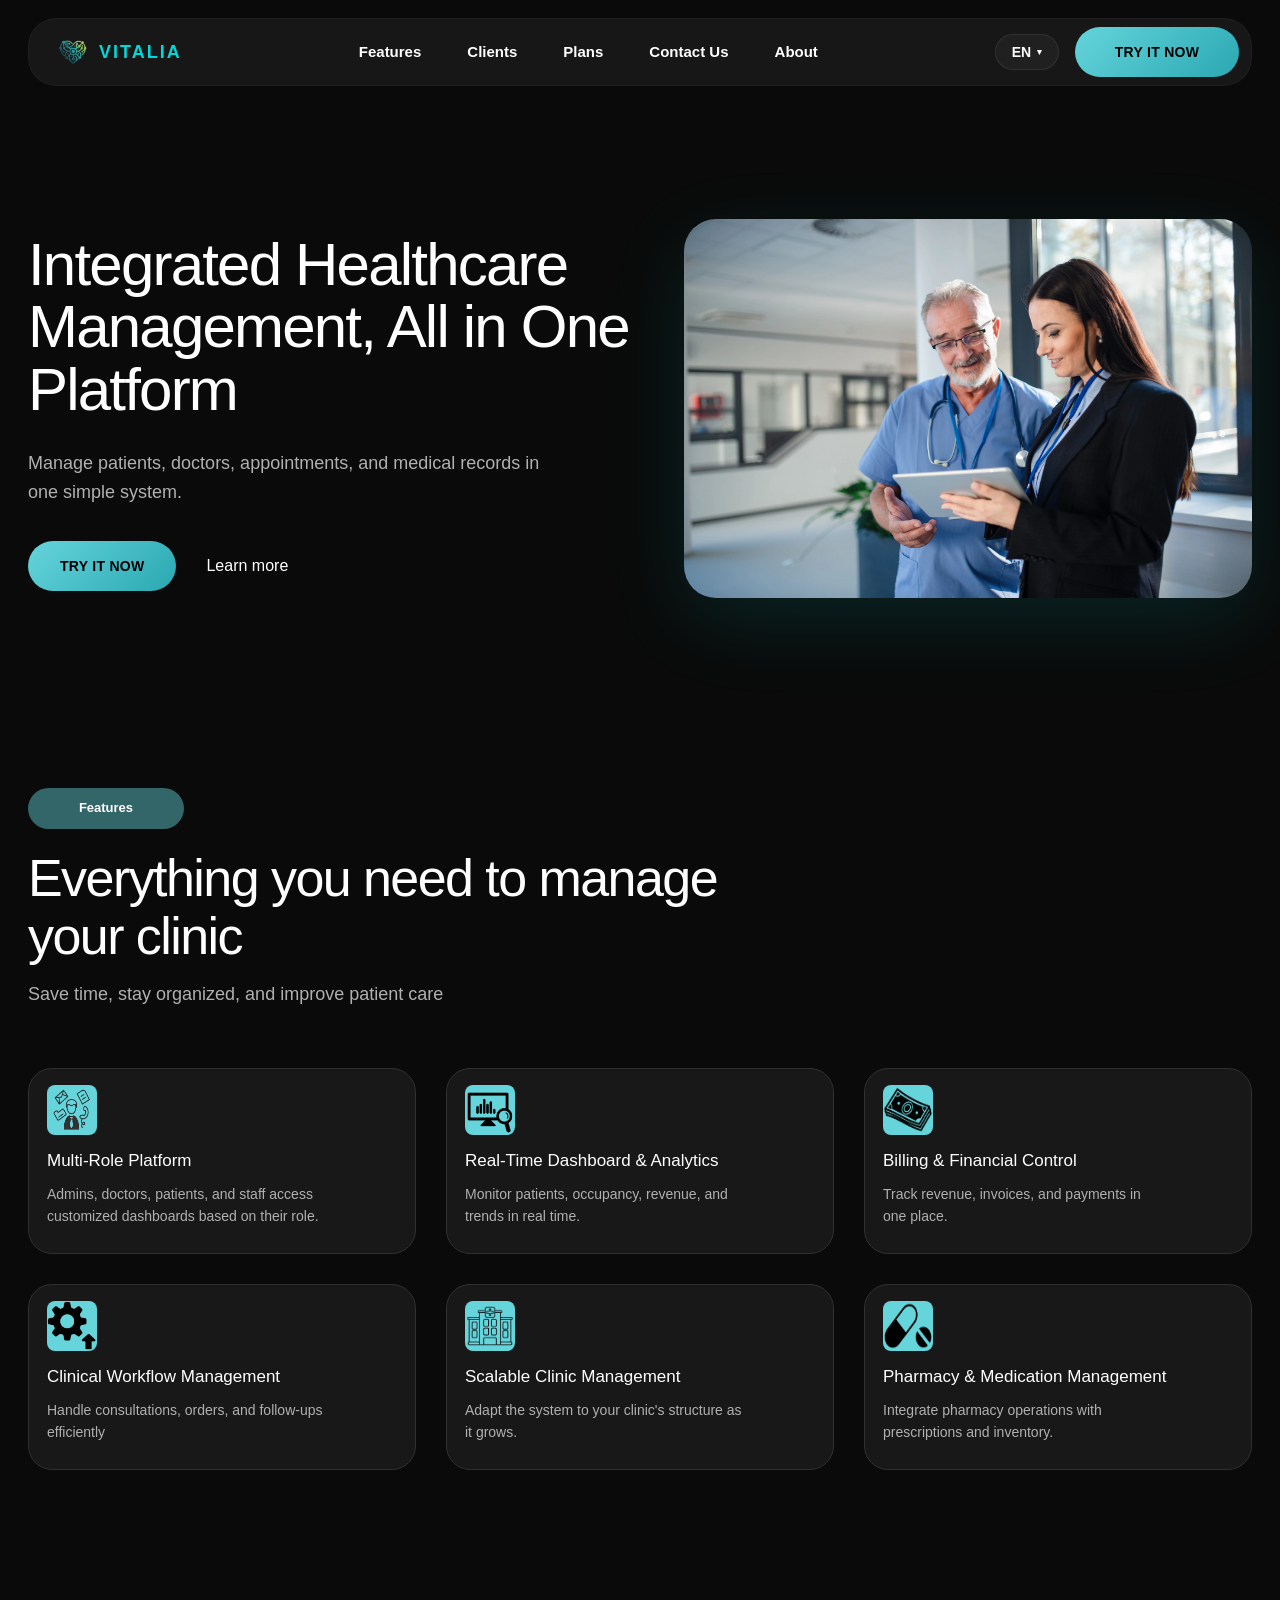
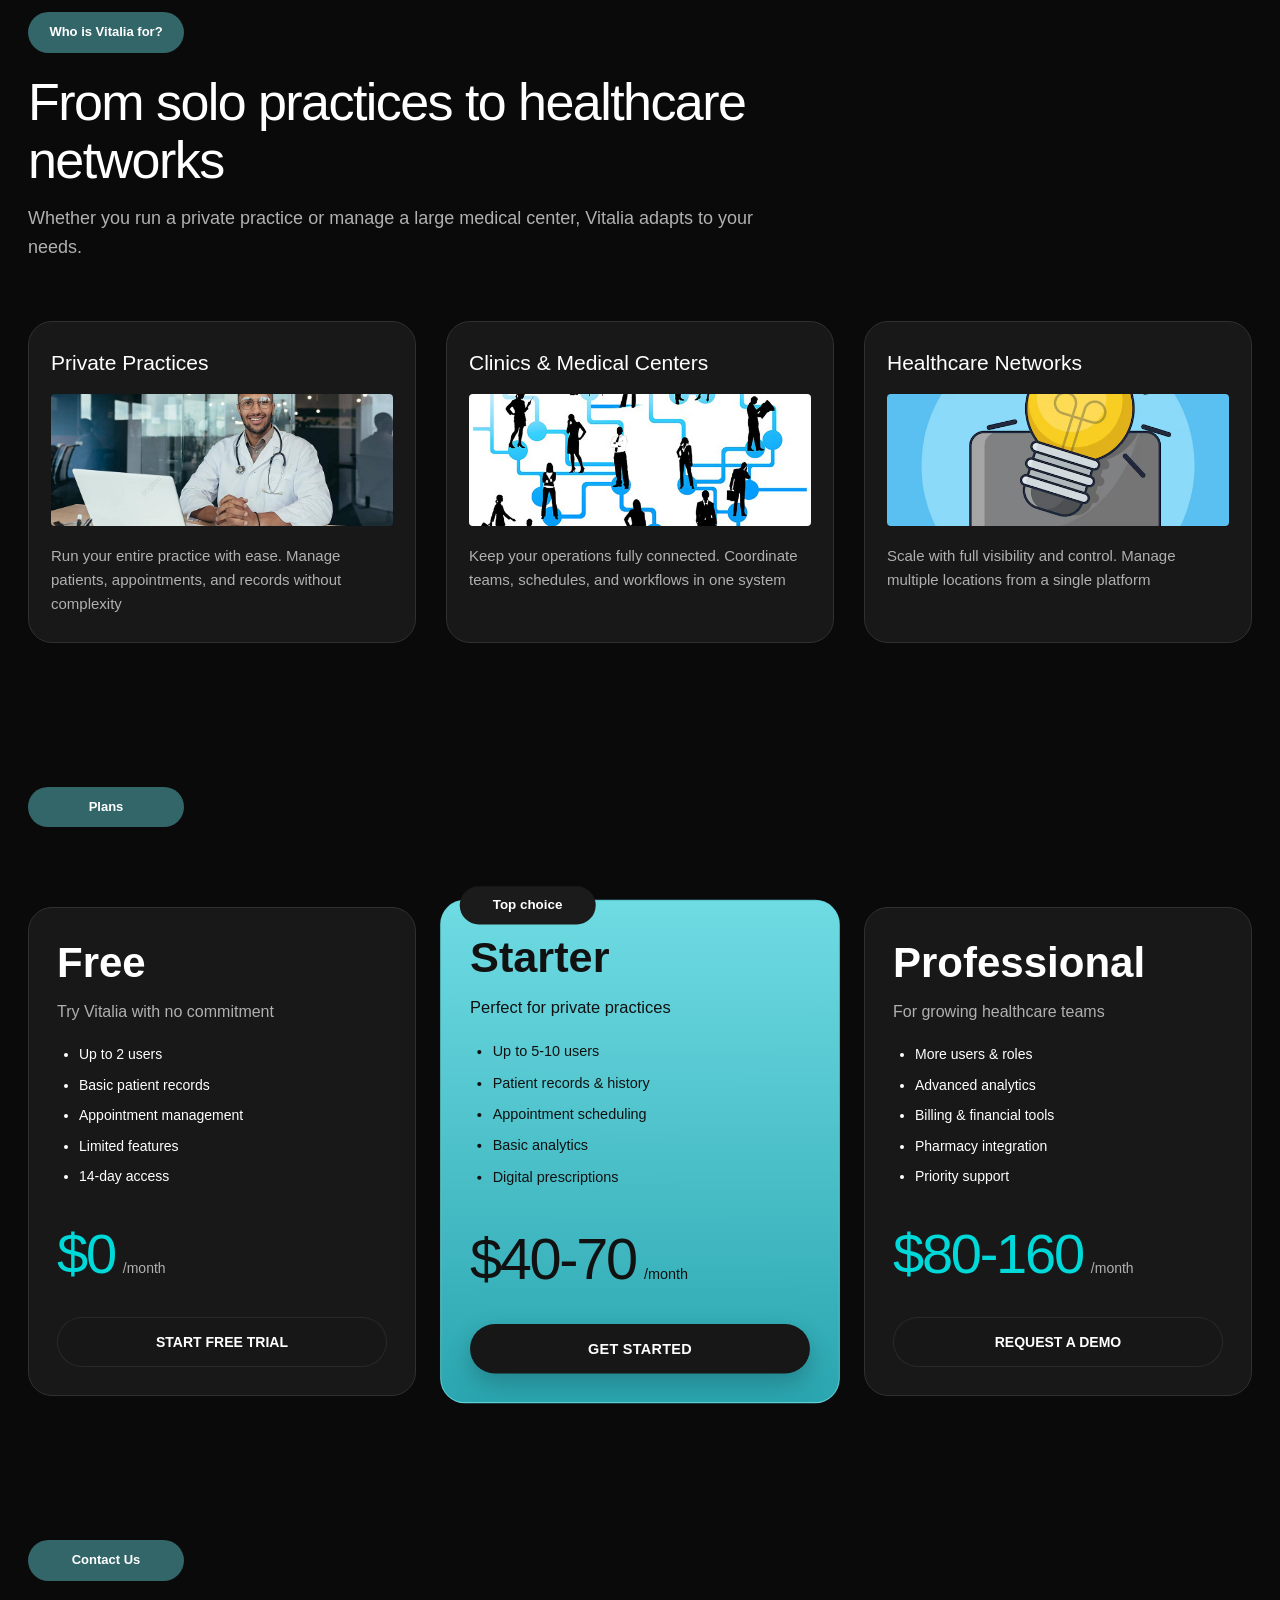
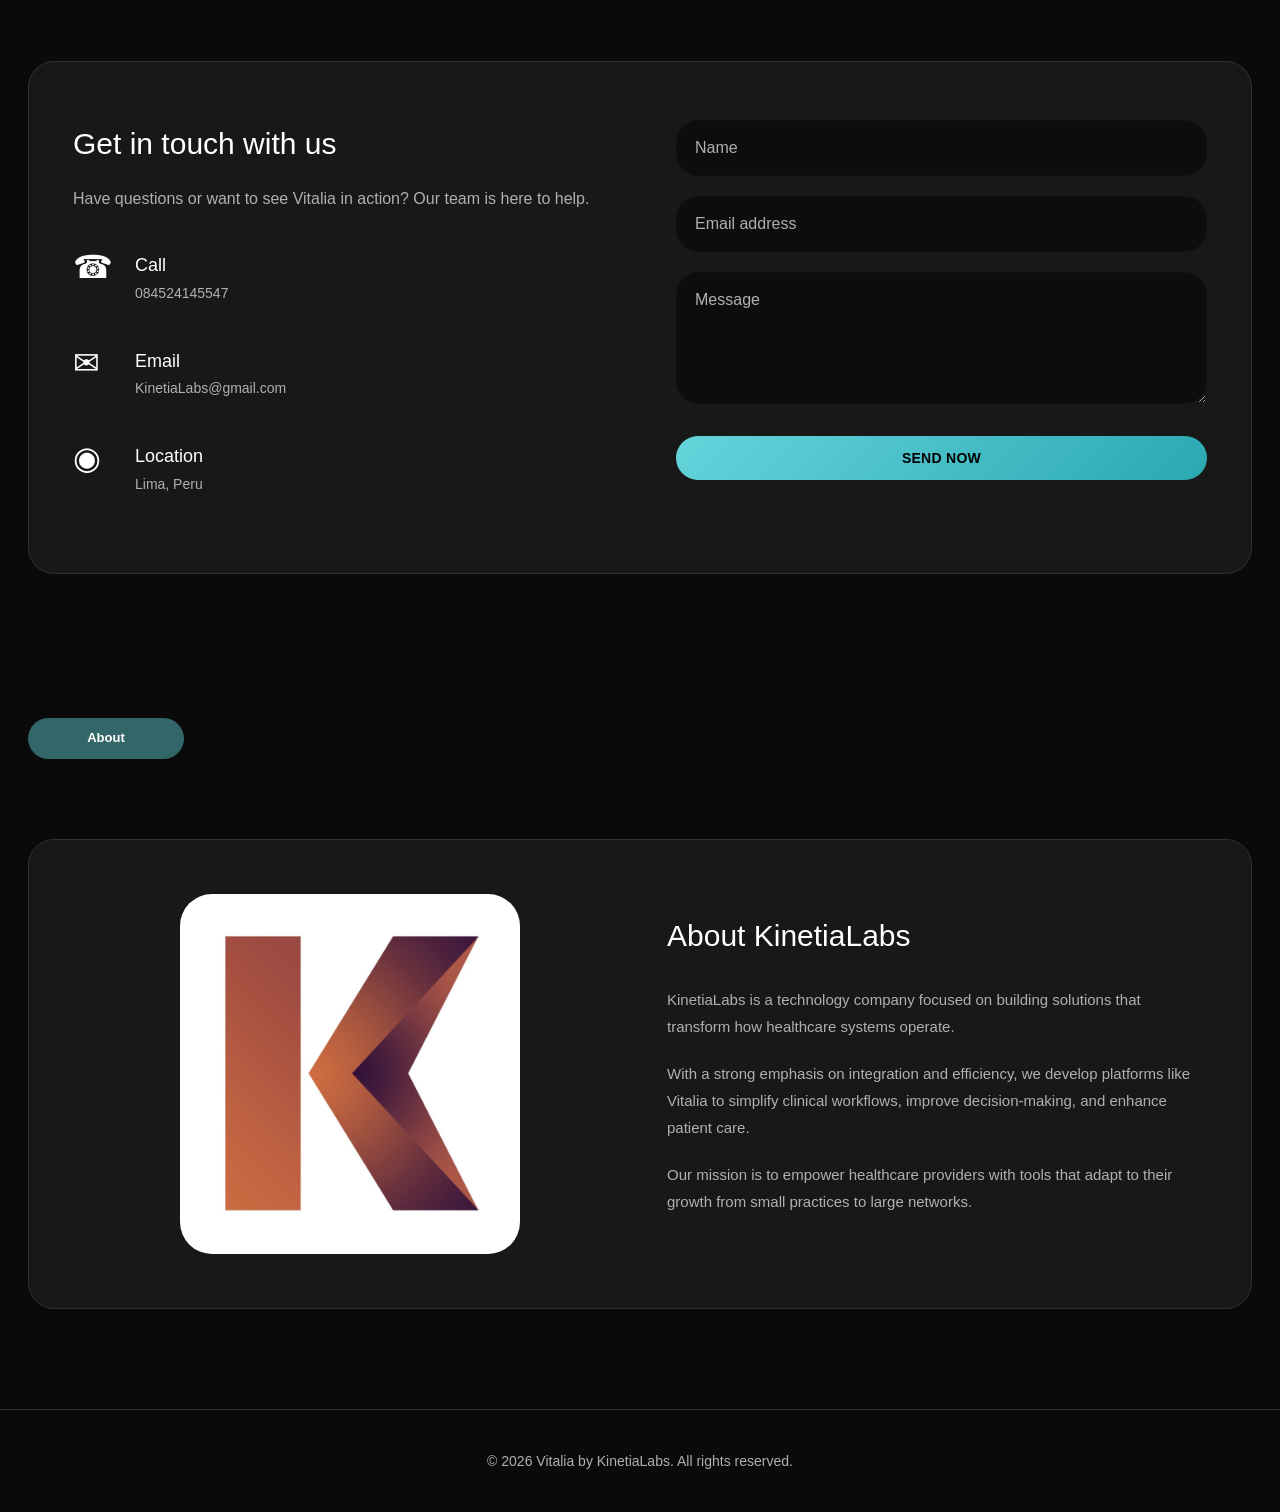
==== commit 140c508d: "feat: pricing and redirect" ====
--- a/index.html
+++ b/index.html
@@ -20,6 +20,7 @@
                     <nav class="nav-pill">
                         <a href="#features" data-i18n="nav.features">Features</a>
                         <a href="#clients" data-i18n="nav.clients">Clients</a>
+                        <a href="#plans" data-i18n="nav.plans">Plans</a>
                         <a href="#contact" data-i18n="nav.contact">Contact Us</a>
                         <a href="#about" data-i18n="nav.about">About</a>
                     </nav>
@@ -28,7 +29,7 @@
                             <span data-language-current>EN</span>
                             <span class="dropdown-arrow" aria-hidden="true">&#9662;</span>
                         </button>
-                        <a href="#plans" class="btn-primary nav-cta" data-i18n="buttons.tryNow">TRY IT NOW</a>
+                        <a href="https://vitalia-frontend.web.app" class="btn-primary nav-cta" data-i18n="buttons.tryNow">TRY IT NOW</a>
                     </div>
                 </div>
             </div>
@@ -43,7 +44,7 @@
                     <h1 data-i18n="hero.title">Integrated Healthcare Management, All in One Platform</h1>
                     <p data-i18n="hero.description">Manage patients, doctors, appointments, and medical records in one simple system.</p>
                     <div class="hero-buttons">
-                        <a href="#plans" class="btn-primary" data-i18n="buttons.tryNow">TRY IT NOW</a>
+                        <a href="https://vitalia-frontend.web.app" class="btn-primary" data-i18n="buttons.tryNow">TRY IT NOW</a>
                         <a href="#features" class="btn-learn-more" data-i18n="buttons.learnMore">Learn more</a>
                     </div>
                 </div>
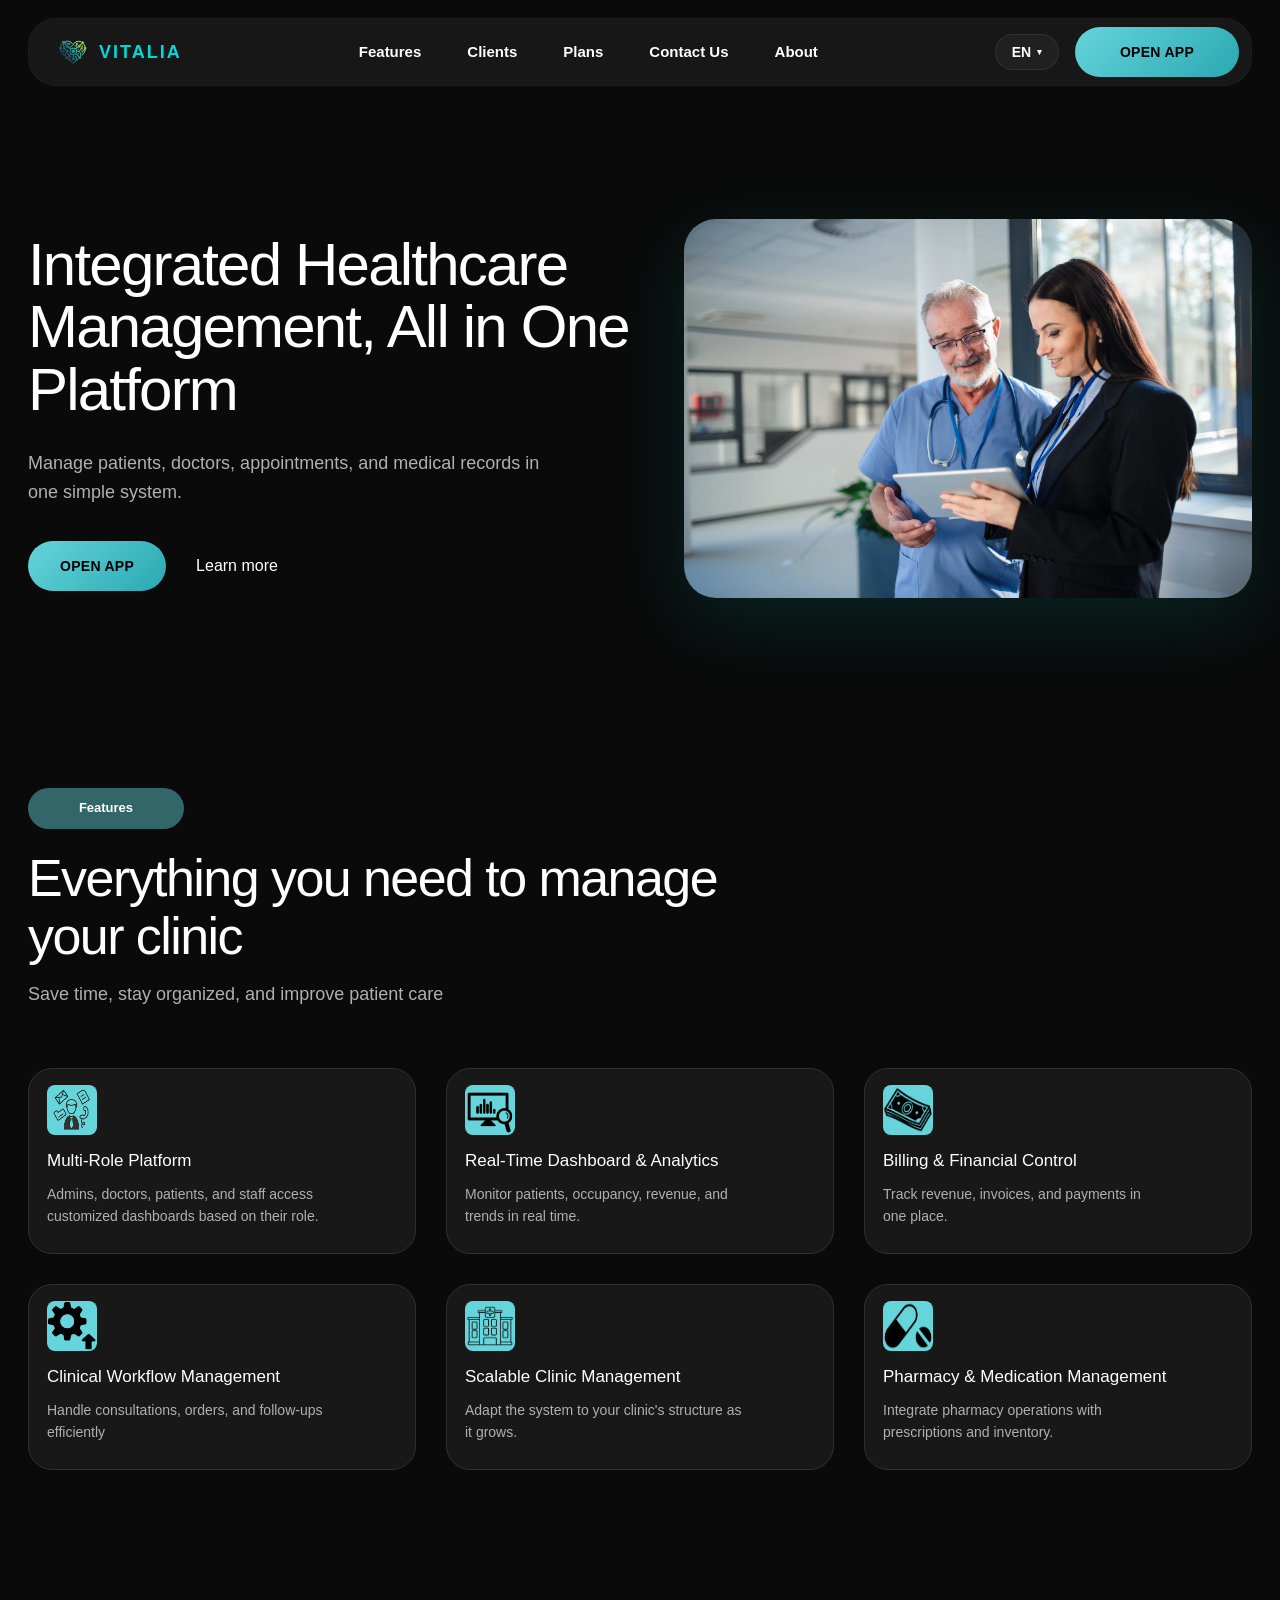
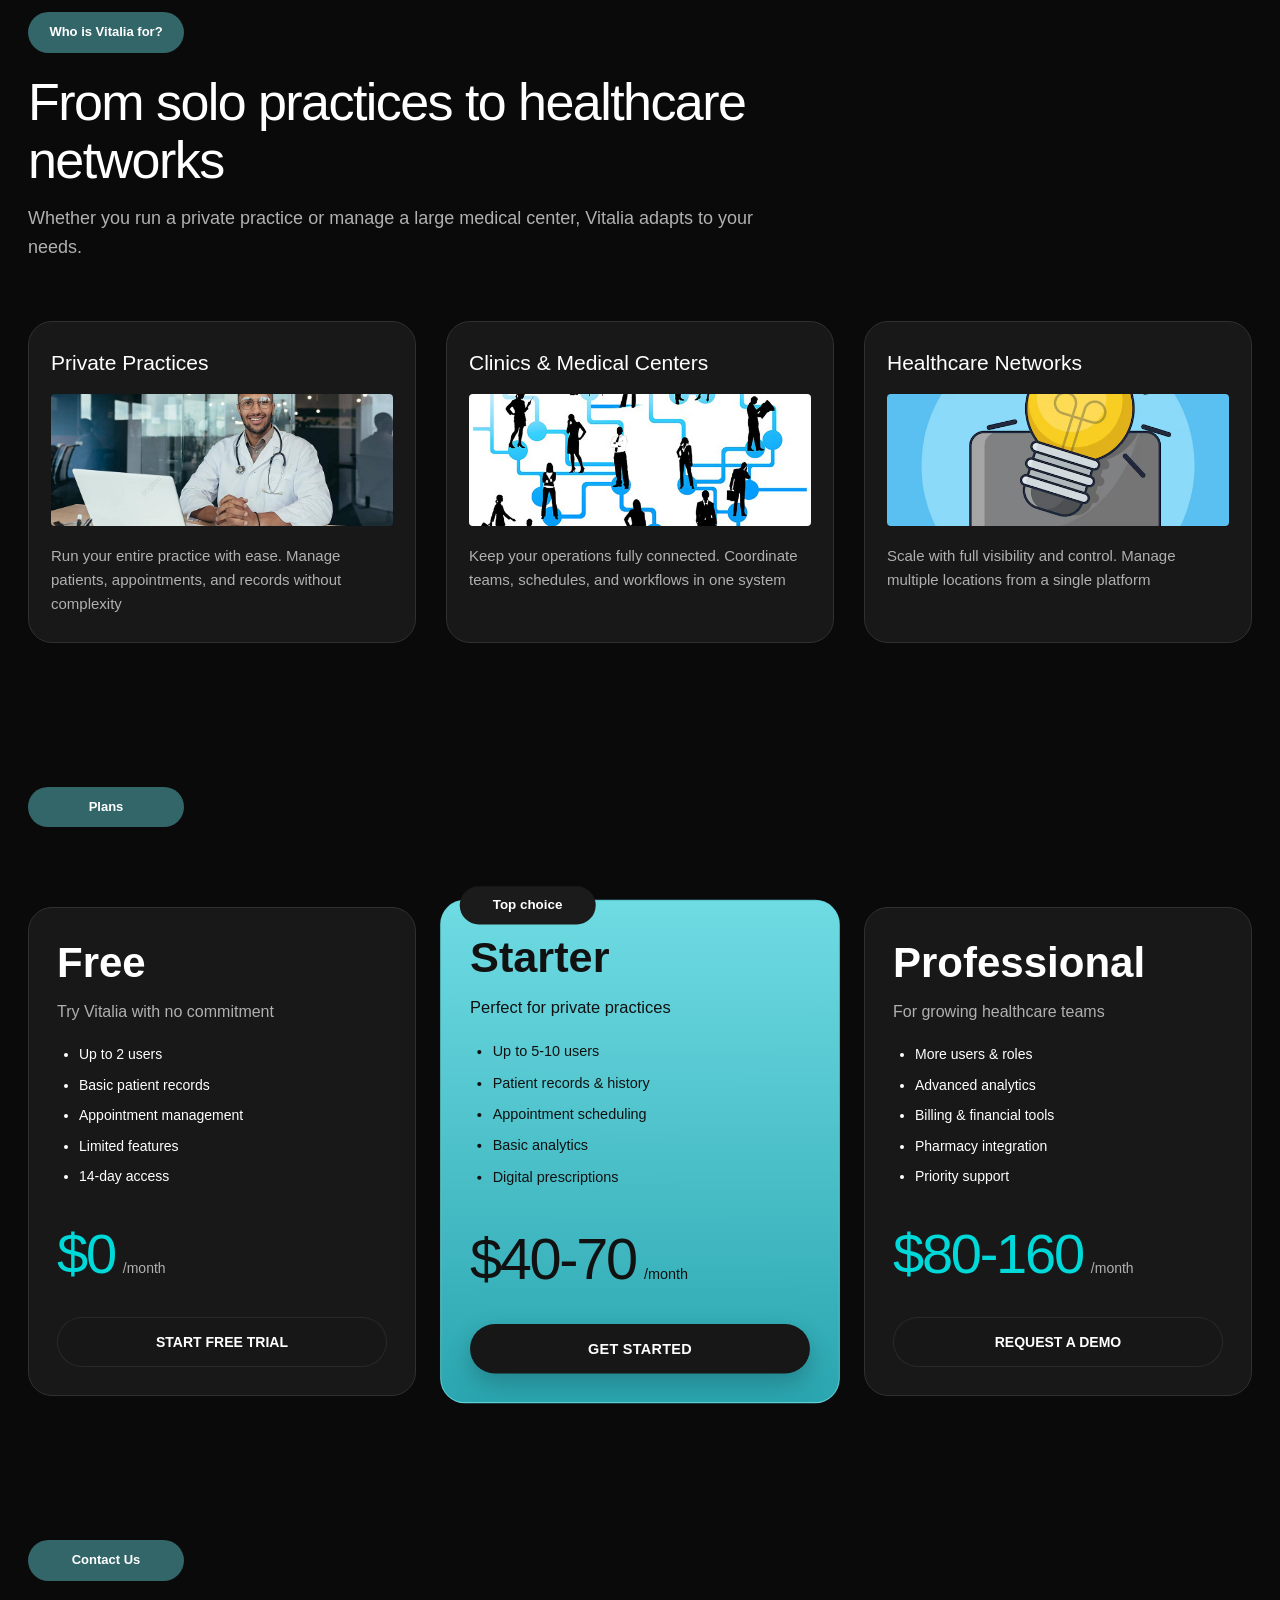
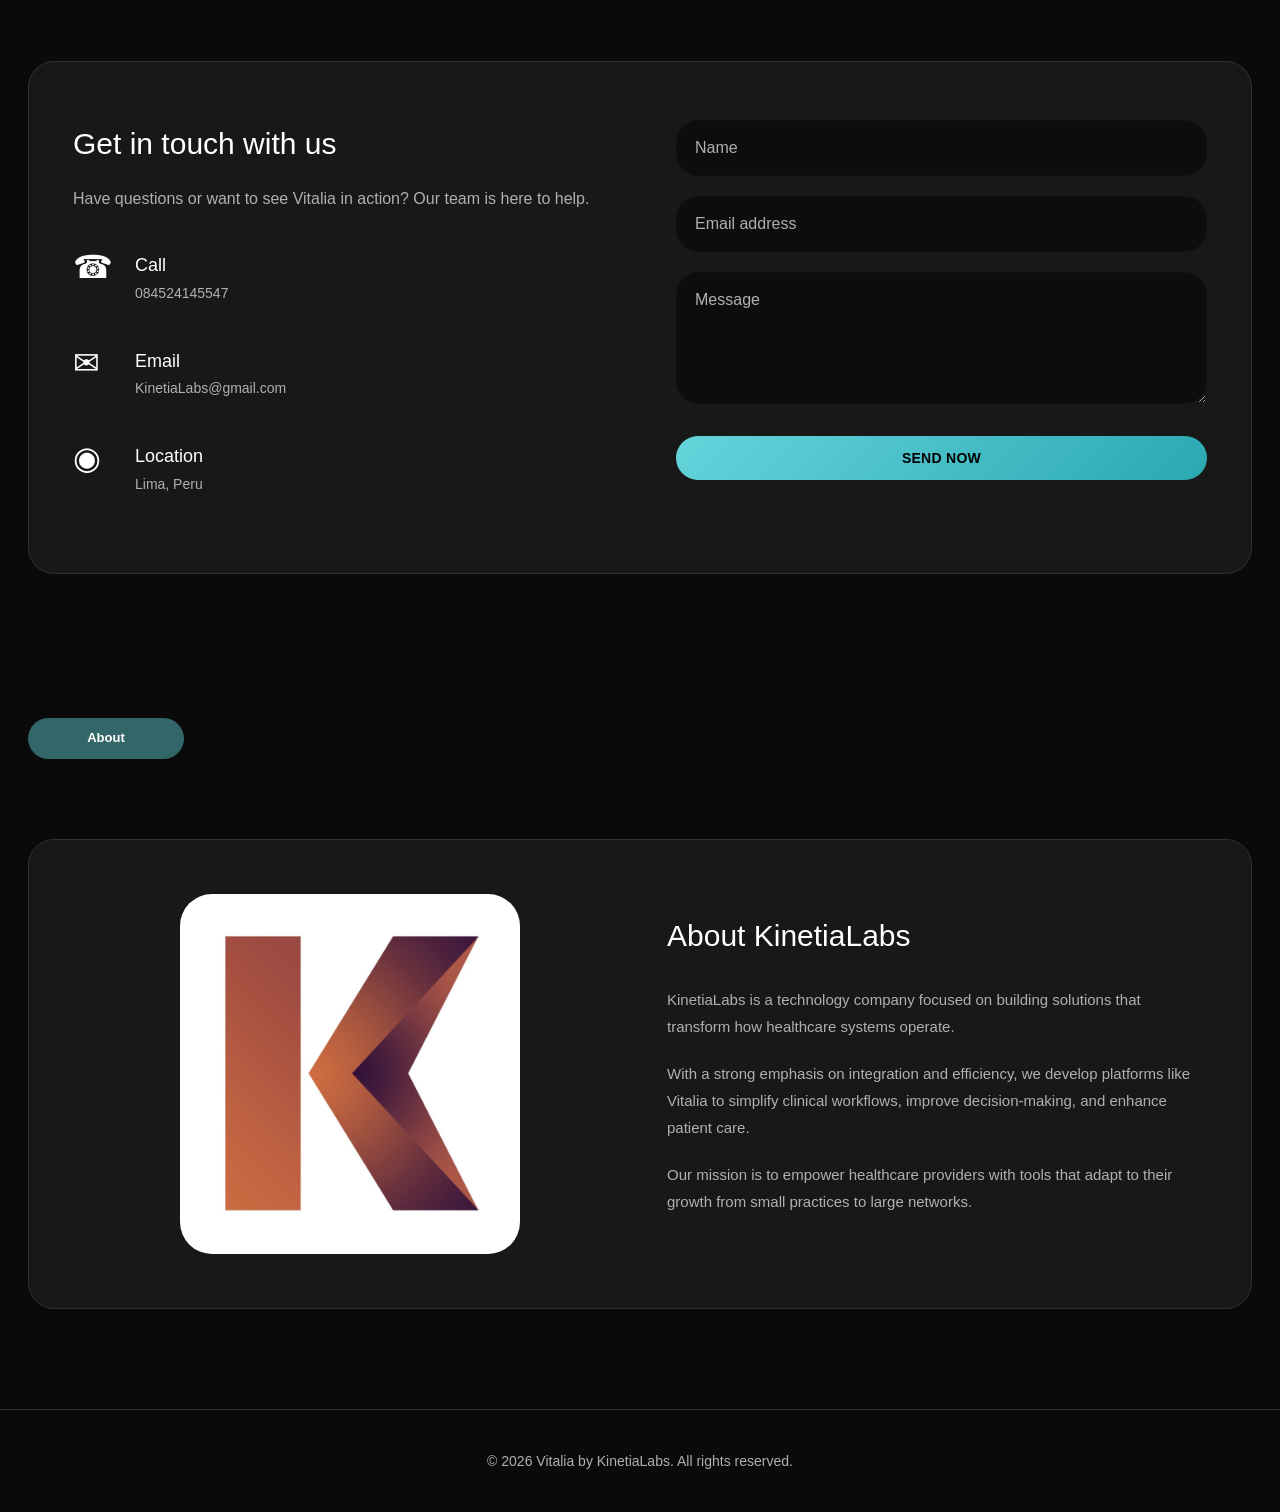
==== commit 6641ce4b: "fix: open app" ====
--- a/index.html
+++ b/index.html
@@ -29,7 +29,7 @@
                             <span data-language-current>EN</span>
                             <span class="dropdown-arrow" aria-hidden="true">&#9662;</span>
                         </button>
-                        <a href="https://vitalia-frontend.web.app" class="btn-primary nav-cta" data-i18n="buttons.tryNow">TRY IT NOW</a>
+                        <a href="https://vitalia-frontend.web.app" class="btn-primary nav-cta" data-i18n="buttons.tryNow">OPEN APP</a>
                     </div>
                 </div>
             </div>
@@ -44,7 +44,7 @@
                     <h1 data-i18n="hero.title">Integrated Healthcare Management, All in One Platform</h1>
                     <p data-i18n="hero.description">Manage patients, doctors, appointments, and medical records in one simple system.</p>
                     <div class="hero-buttons">
-                        <a href="https://vitalia-frontend.web.app" class="btn-primary" data-i18n="buttons.tryNow">TRY IT NOW</a>
+                        <a href="https://vitalia-frontend.web.app" class="btn-primary" data-i18n="buttons.tryNow">OPEN APP</a>
                         <a href="#features" class="btn-learn-more" data-i18n="buttons.learnMore">Learn more</a>
                     </div>
                 </div>
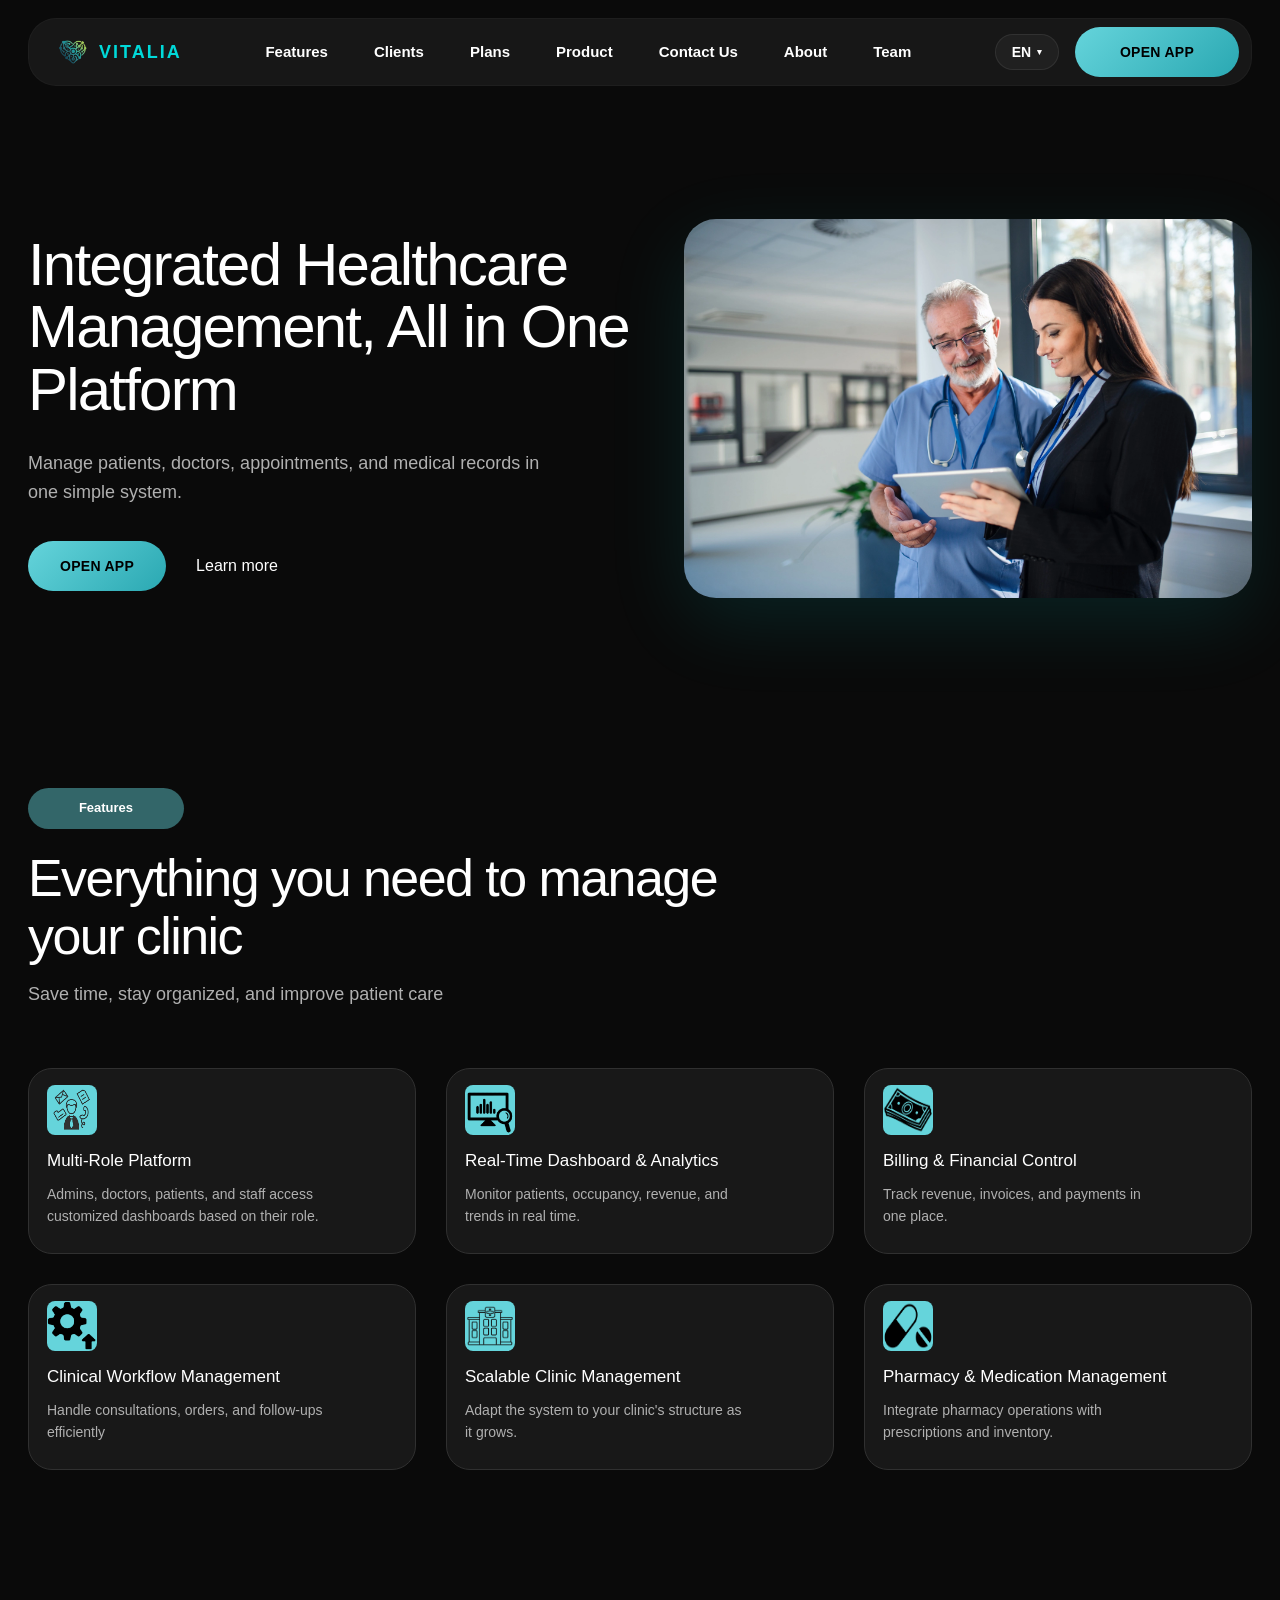
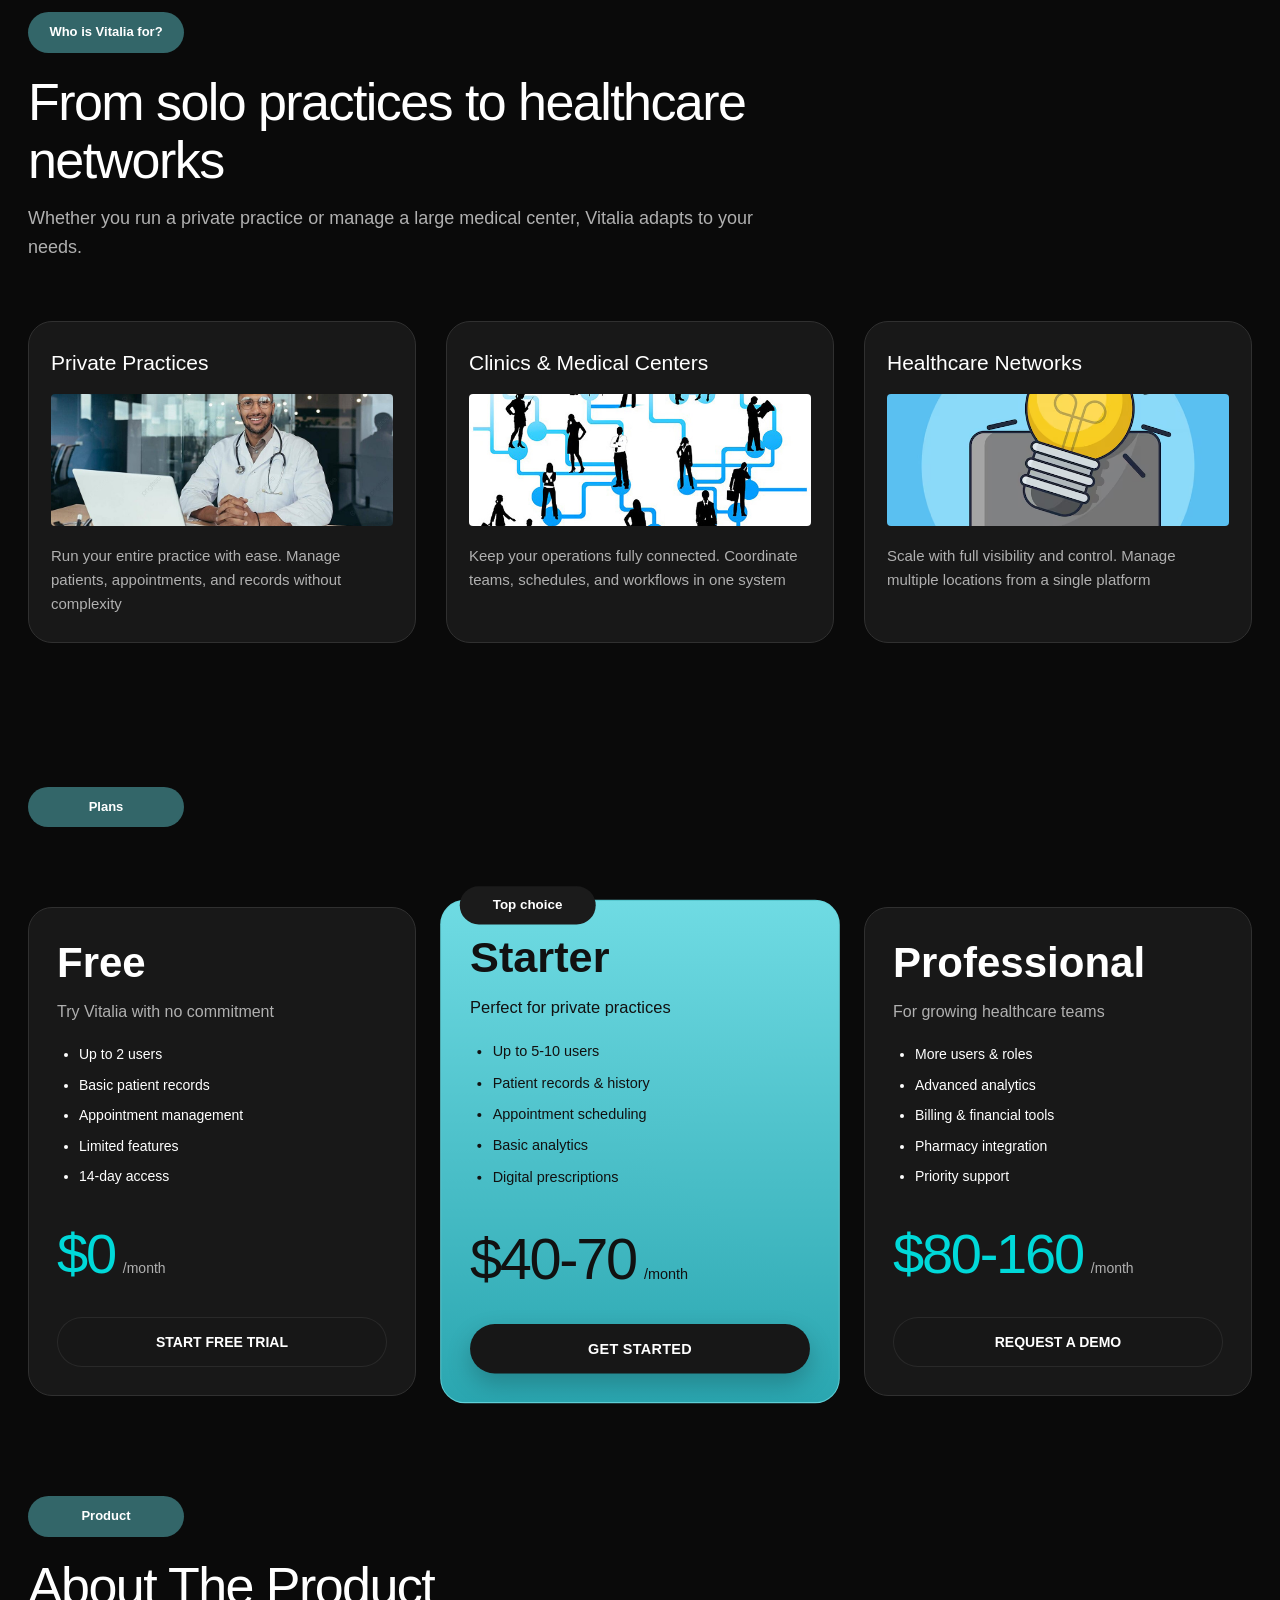
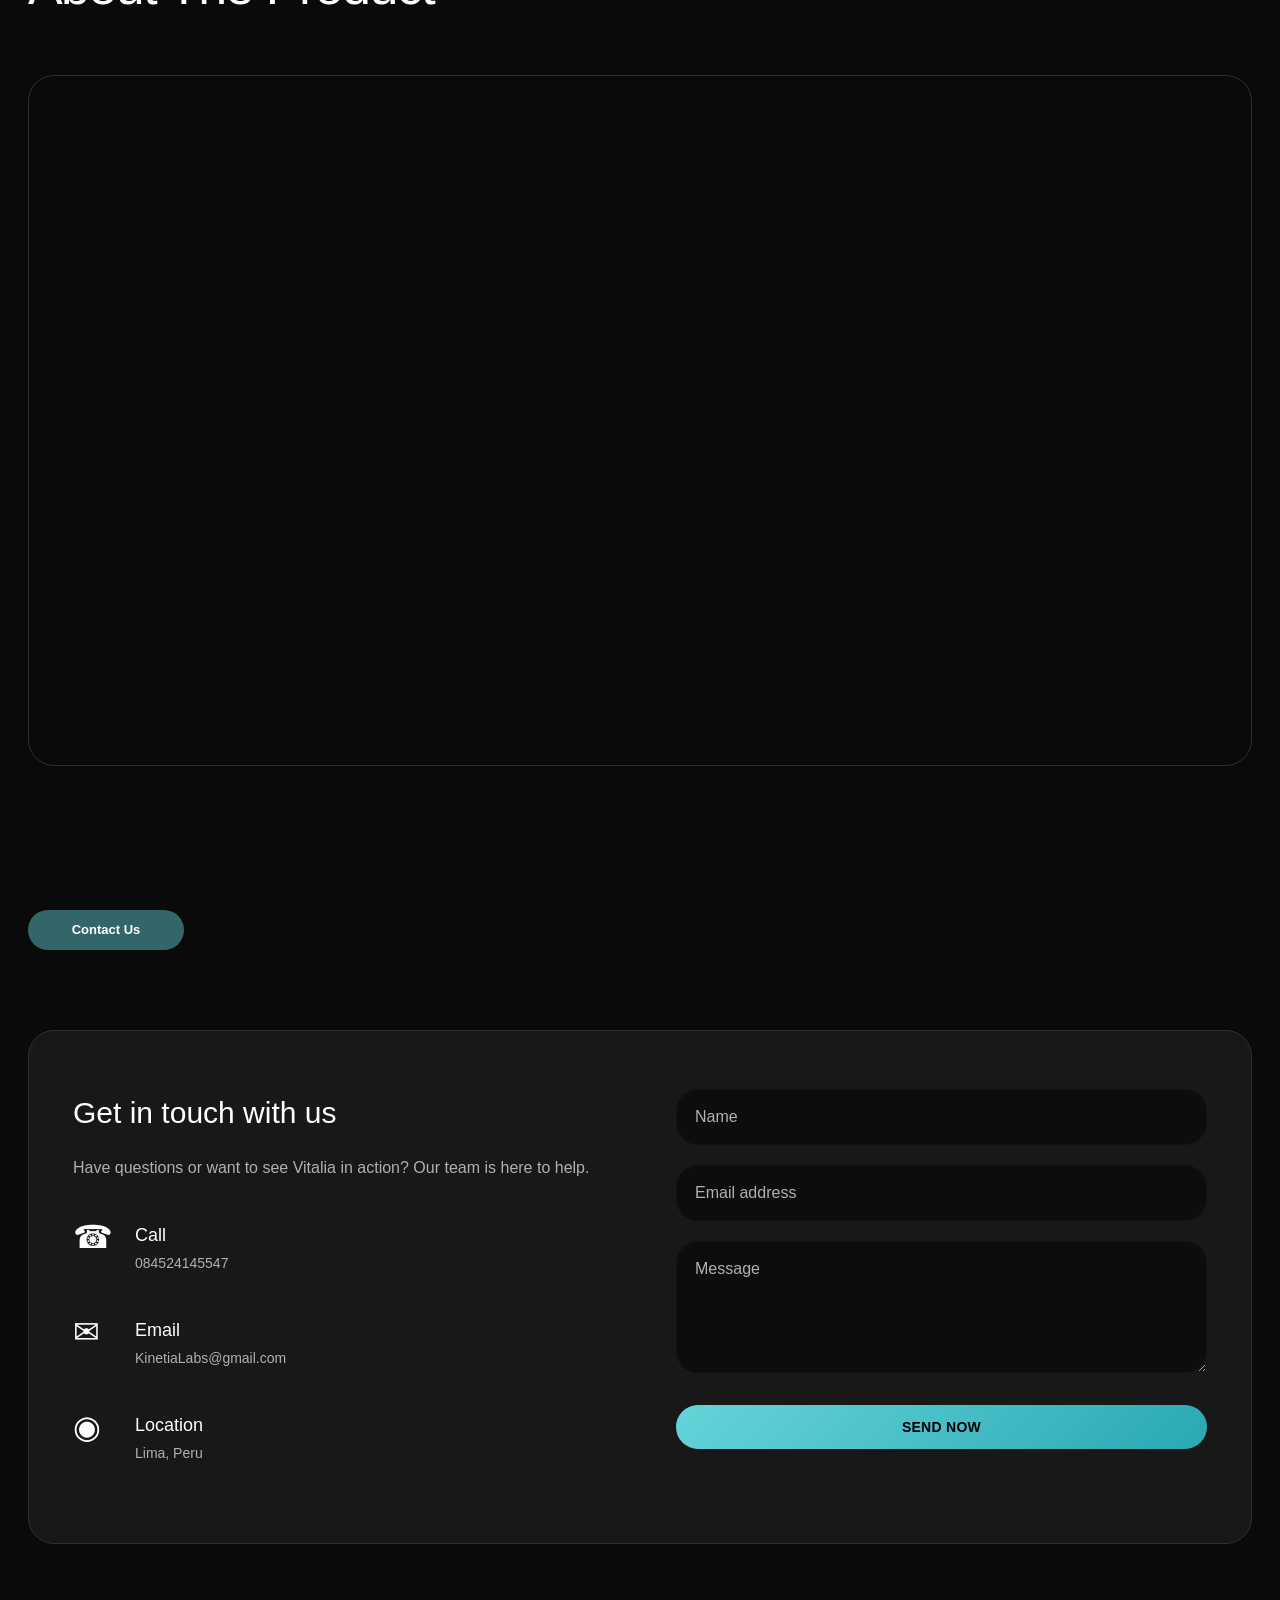
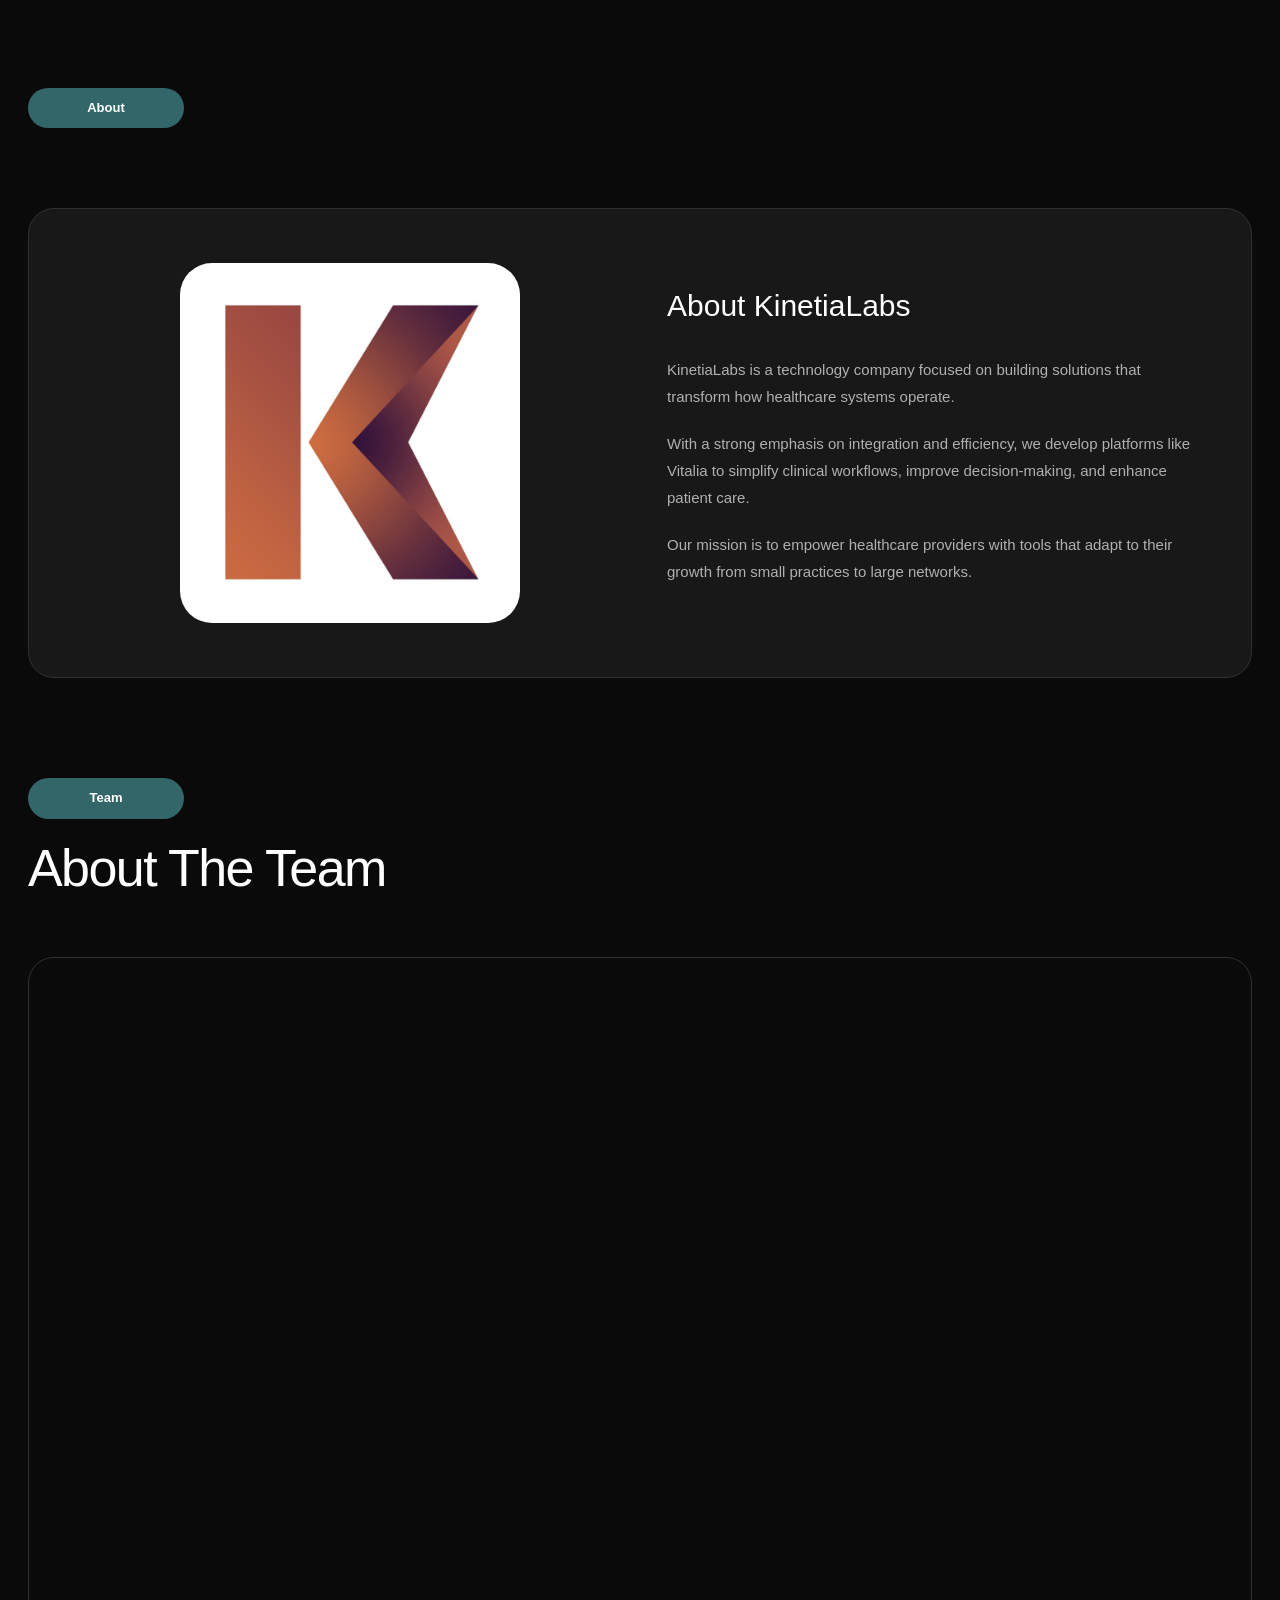
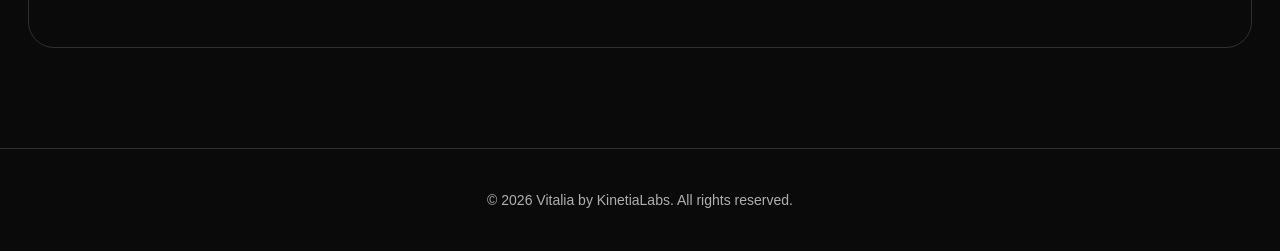
==== commit 081525e6: "feat: add about the team and product videos" ====
--- a/index.html
+++ b/index.html
@@ -21,15 +21,17 @@
                         <a href="#features" data-i18n="nav.features">Features</a>
                         <a href="#clients" data-i18n="nav.clients">Clients</a>
                         <a href="#plans" data-i18n="nav.plans">Plans</a>
+                        <a href="#product" data-i18n="nav.product">Product</a>
                         <a href="#contact" data-i18n="nav.contact">Contact Us</a>
                         <a href="#about" data-i18n="nav.about">About</a>
+                        <a href="#team" data-i18n="nav.team">Team</a>
                     </nav>
                     <div class="nav-actions">
                         <button class="language-selector" id="language-selector" type="button" data-i18n-aria-label="languageSelector.ariaLabel">
                             <span data-language-current>EN</span>
                             <span class="dropdown-arrow" aria-hidden="true">&#9662;</span>
                         </button>
-                        <a href="https://vitalia-frontend.web.app" class="btn-primary nav-cta" data-i18n="buttons.tryNow">OPEN APP</a>
+                        <a href="https://vitalia-frontend-kinetia.vercel.app" class="btn-primary nav-cta" data-i18n="buttons.tryNow">OPEN APP</a>
                     </div>
                 </div>
             </div>
@@ -44,7 +46,7 @@
                     <h1 data-i18n="hero.title">Integrated Healthcare Management, All in One Platform</h1>
                     <p data-i18n="hero.description">Manage patients, doctors, appointments, and medical records in one simple system.</p>
                     <div class="hero-buttons">
-                        <a href="https://vitalia-frontend.web.app" class="btn-primary" data-i18n="buttons.tryNow">OPEN APP</a>
+                        <a href="https://vitalia-frontend-kinetia.vercel.app" class="btn-primary" data-i18n="buttons.tryNow">OPEN APP</a>
                         <a href="#features" class="btn-learn-more" data-i18n="buttons.learnMore">Learn more</a>
                     </div>
                 </div>
@@ -188,6 +190,19 @@
         </div>
     </section>
 
+    <!-- PRODUCT SECTION -->
+    <section id="product" class="team">
+        <div class="container">
+            <div class="section-header">
+                <span class="section-label" data-i18n="product.label">Product</span>
+                <h2 data-i18n="product.title">About The Product</h2>
+            </div>
+            <div class="video-wrapper">
+                <iframe src="https://www.youtube.com/embed/iEpRiV-OPjU" data-i18n-aria-label="product.videoTitle" frameborder="0" allow="accelerometer; autoplay; clipboard-write; encrypted-media; gyroscope; picture-in-picture; web-share" allowfullscreen loading="lazy"></iframe>
+            </div>
+        </div>
+    </section>
+
     <!-- CONTACT SECTION -->
     <section id="contact" class="contact">
         <div class="container">
@@ -254,6 +269,19 @@
         </div>
     </section>
 
+    <!-- TEAM SECTION -->
+    <section id="team" class="team">
+        <div class="container">
+            <div class="section-header">
+                <span class="section-label" data-i18n="team.label">Team</span>
+                <h2 data-i18n="team.title">About The Team</h2>
+            </div>
+            <div class="video-wrapper">
+                <iframe src="https://www.youtube.com/embed/1H503xuijtA" data-i18n-aria-label="team.videoTitle" frameborder="0" allow="accelerometer; autoplay; clipboard-write; encrypted-media; gyroscope; picture-in-picture; web-share" allowfullscreen loading="lazy"></iframe>
+            </div>
+        </div>
+    </section>
+
     <!-- FOOTER -->
     <footer class="footer">
         <div class="container">
--- a/css/styles.css
+++ b/css/styles.css
@@ -927,4 +927,30 @@
     margin-bottom: 20px;
 }
 
-
+/* ===================================
+   TEAM SECTION
+   =================================== */
+.team {
+    padding: 0 0 100px;
+    background-color: var(--dark-bg);
+}
+
+.video-wrapper {
+    position: relative;
+    width: 100%;
+    padding-bottom: 56.25%;
+    border-radius: 26px;
+    overflow: hidden;
+    border: 1px solid var(--border-color);
+}
+
+.video-wrapper iframe {
+    position: absolute;
+    top: 0;
+    left: 0;
+    width: 100%;
+    height: 100%;
+    border: none;
+}
+
+
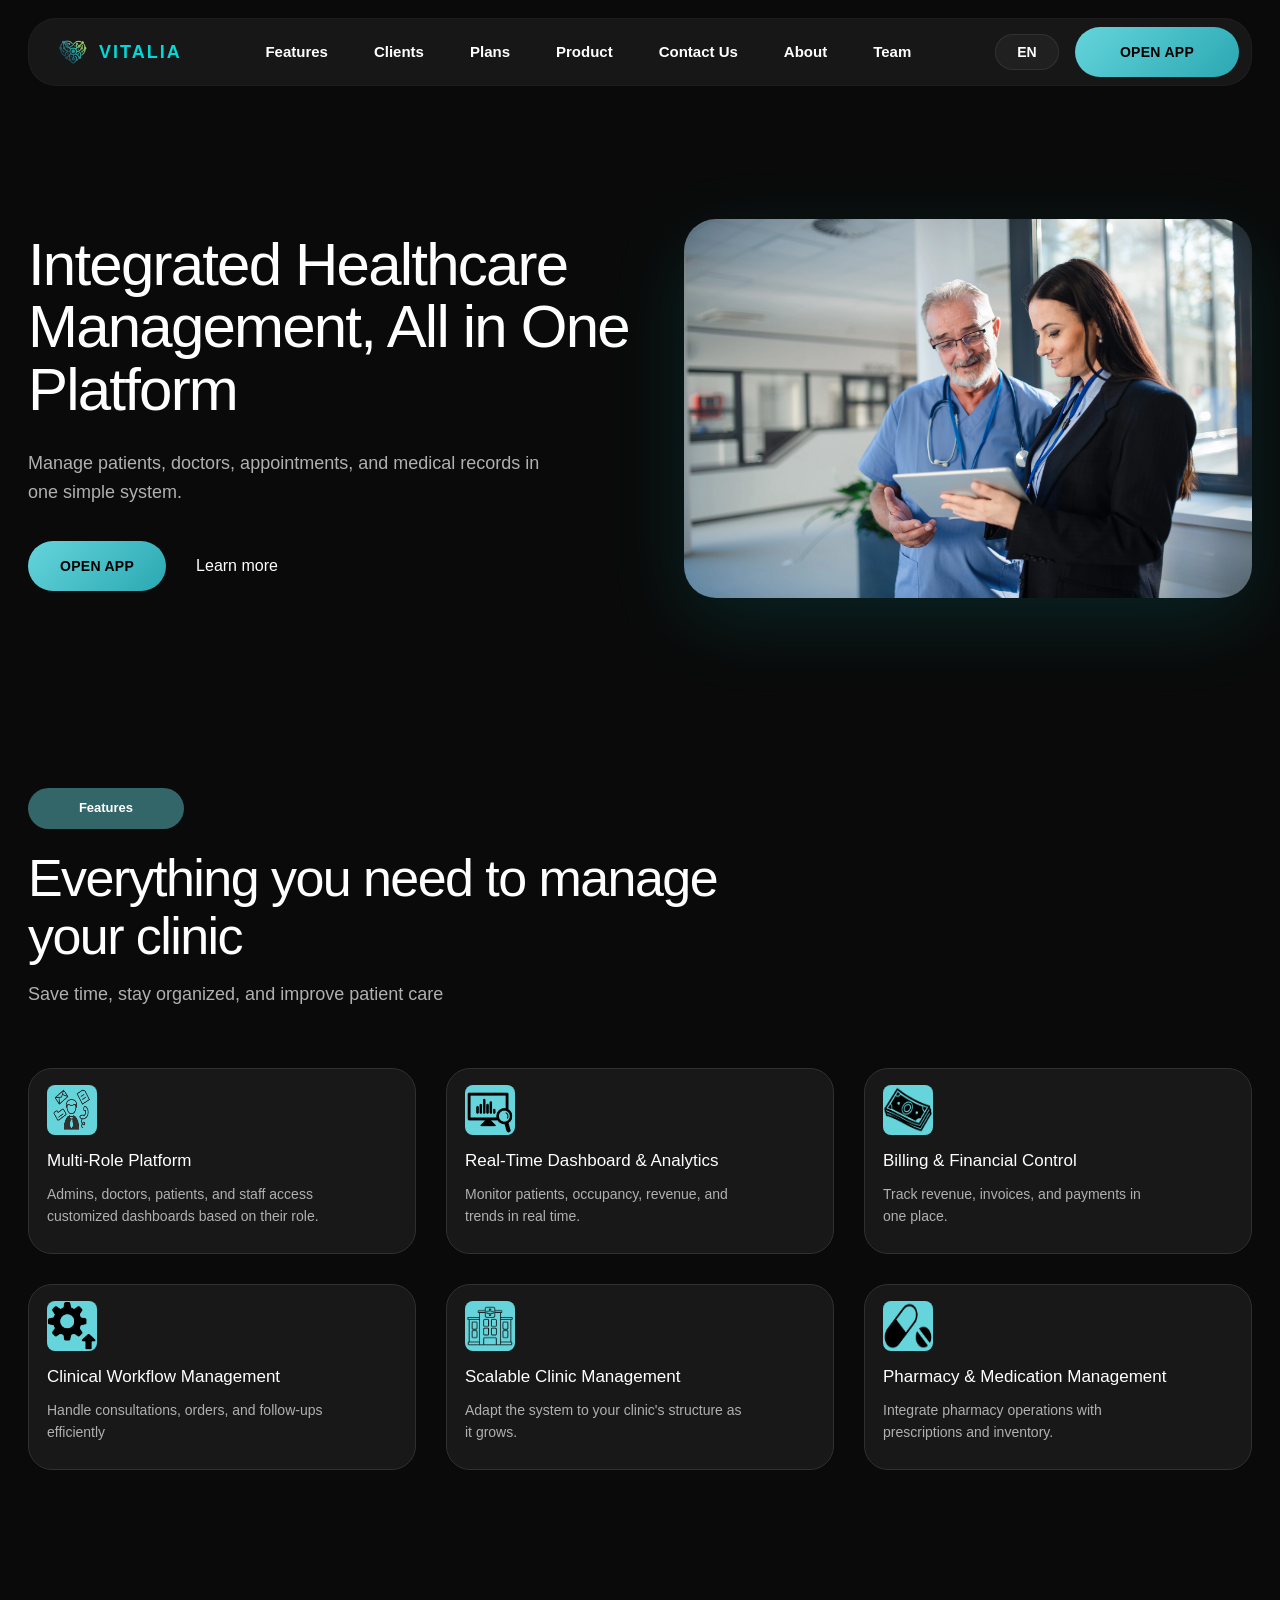
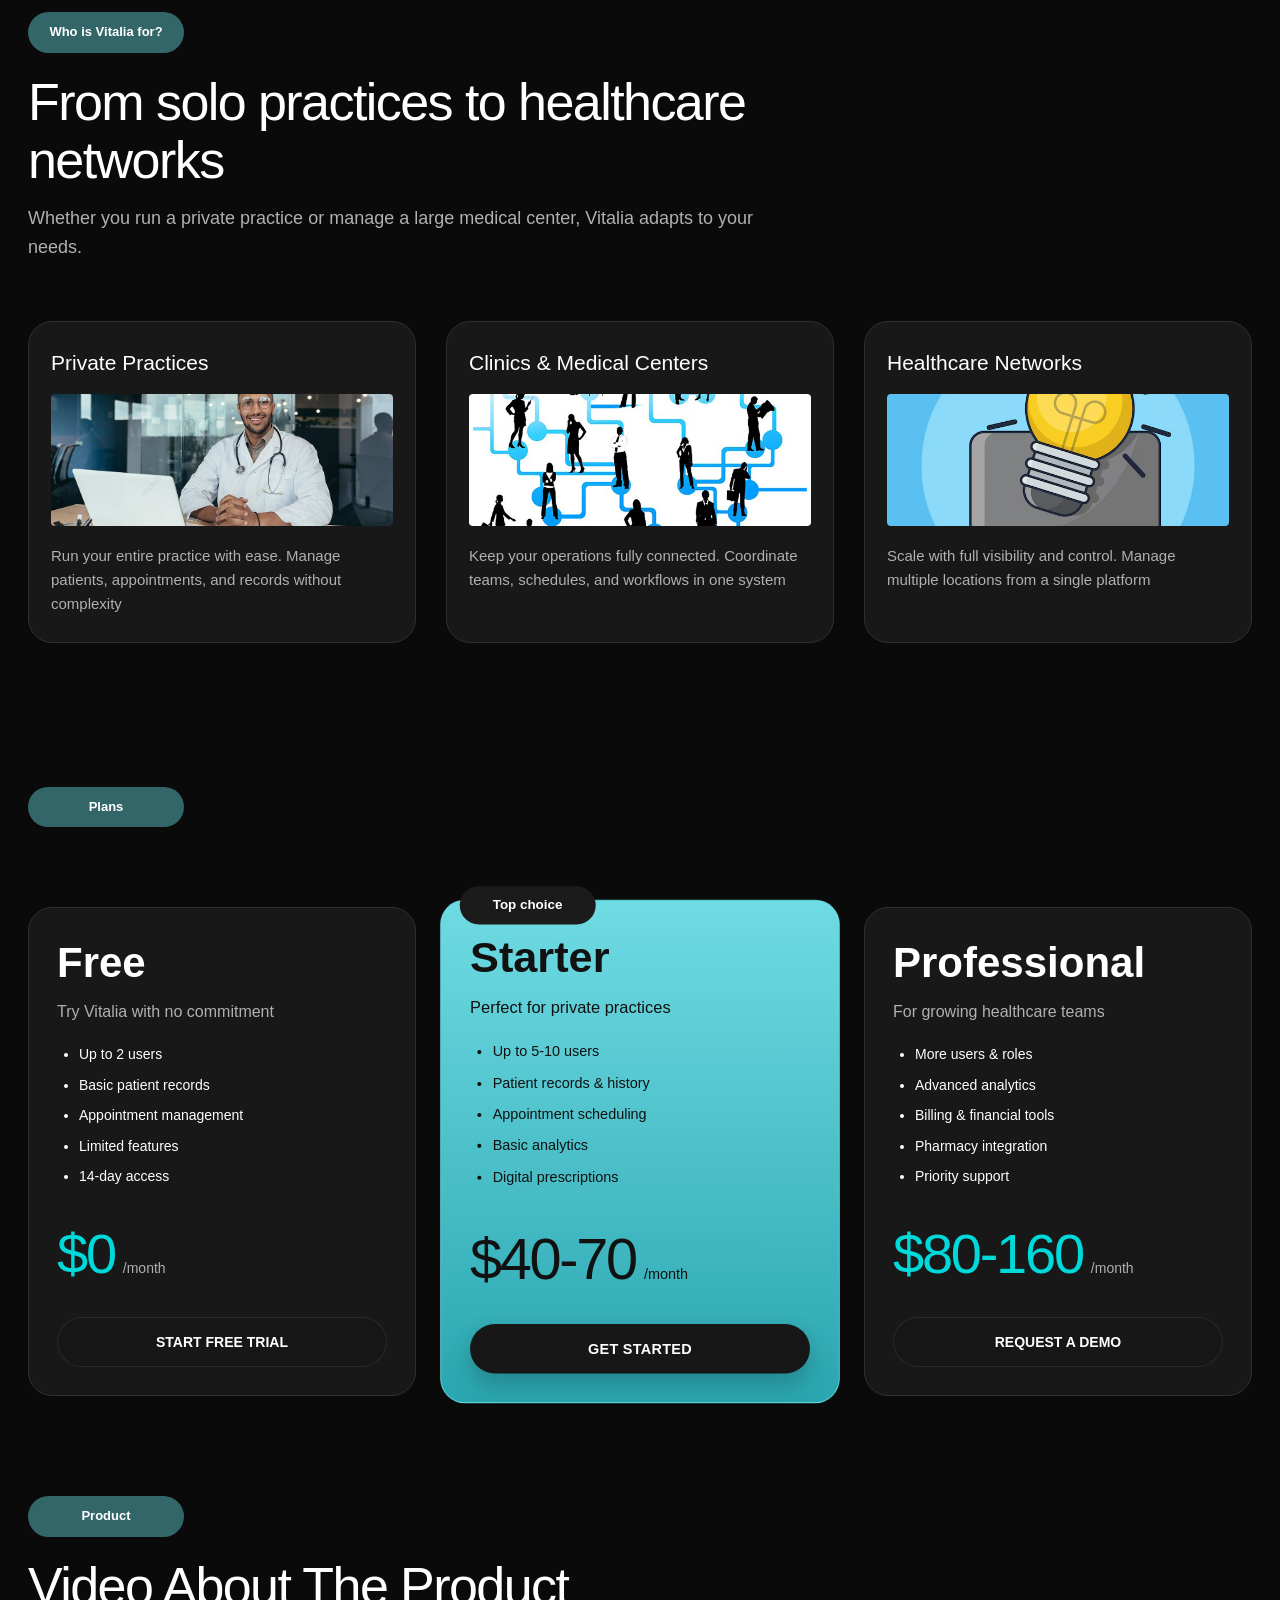
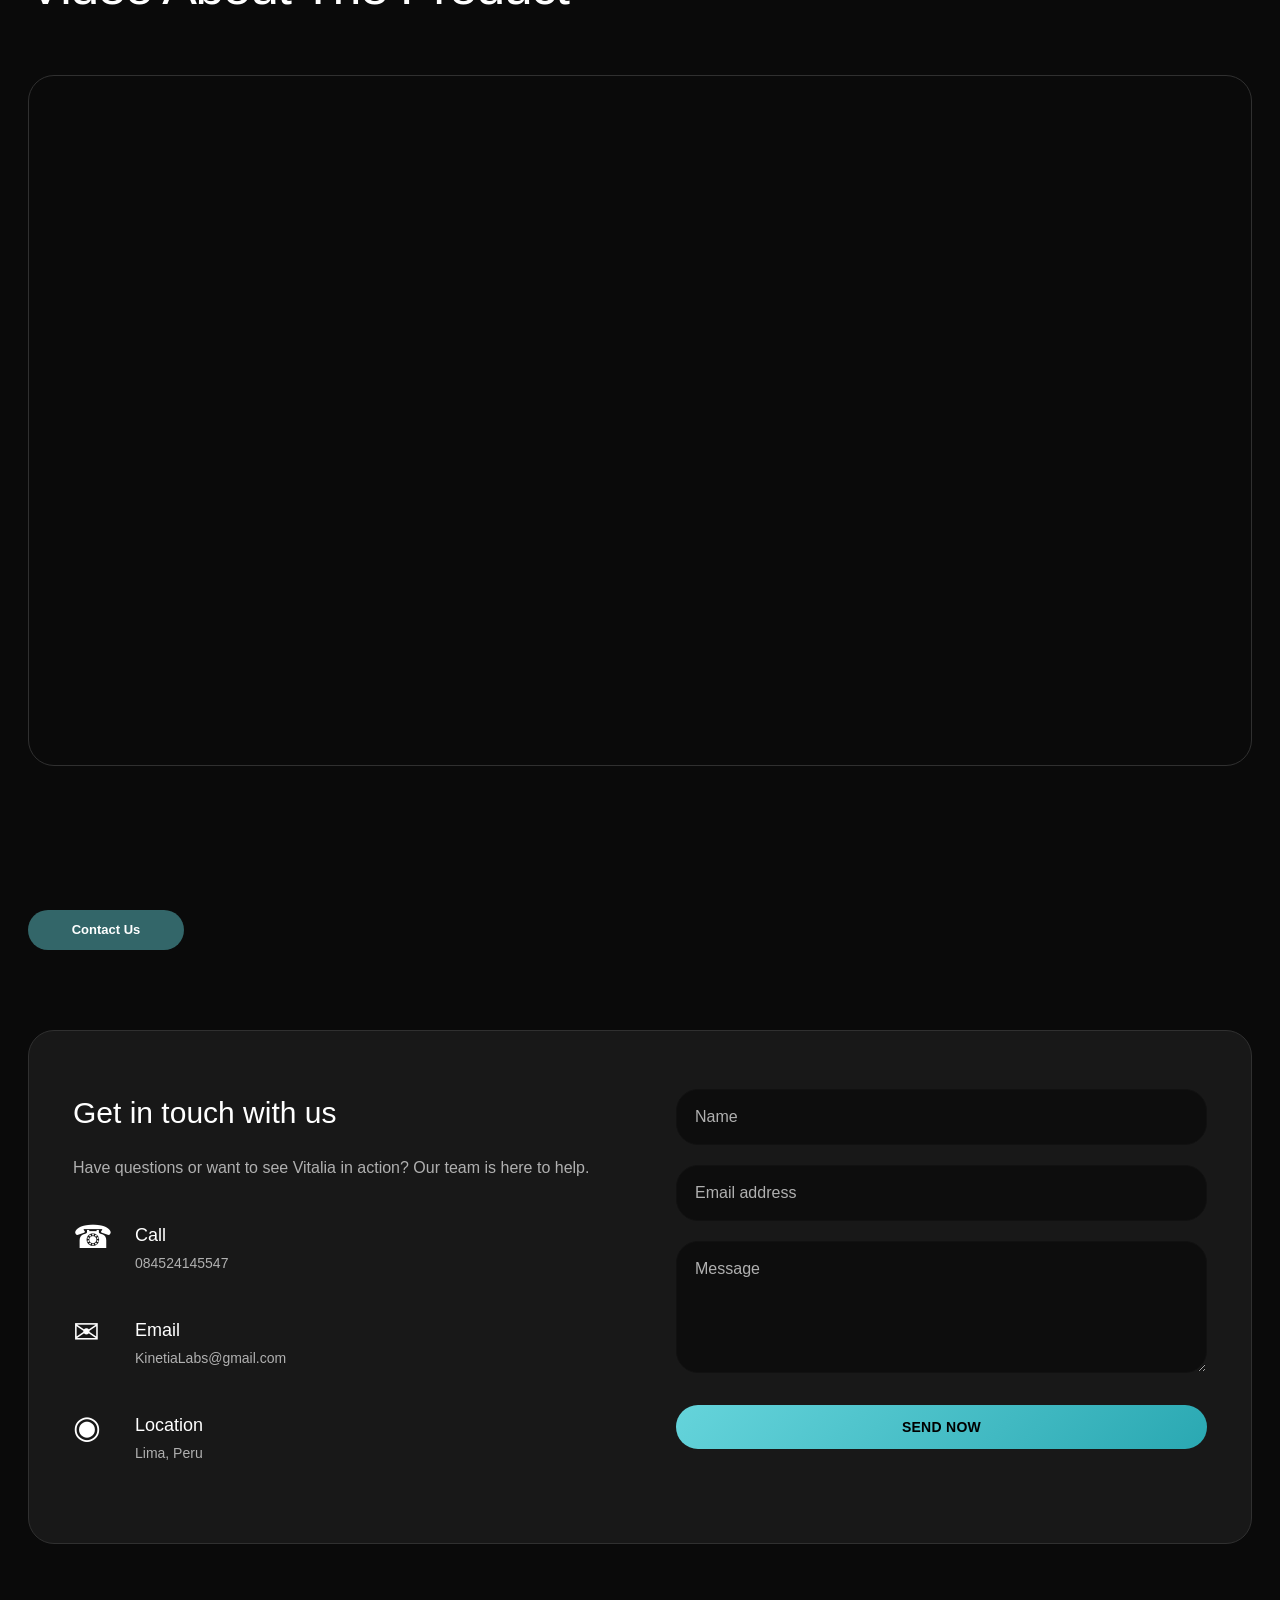
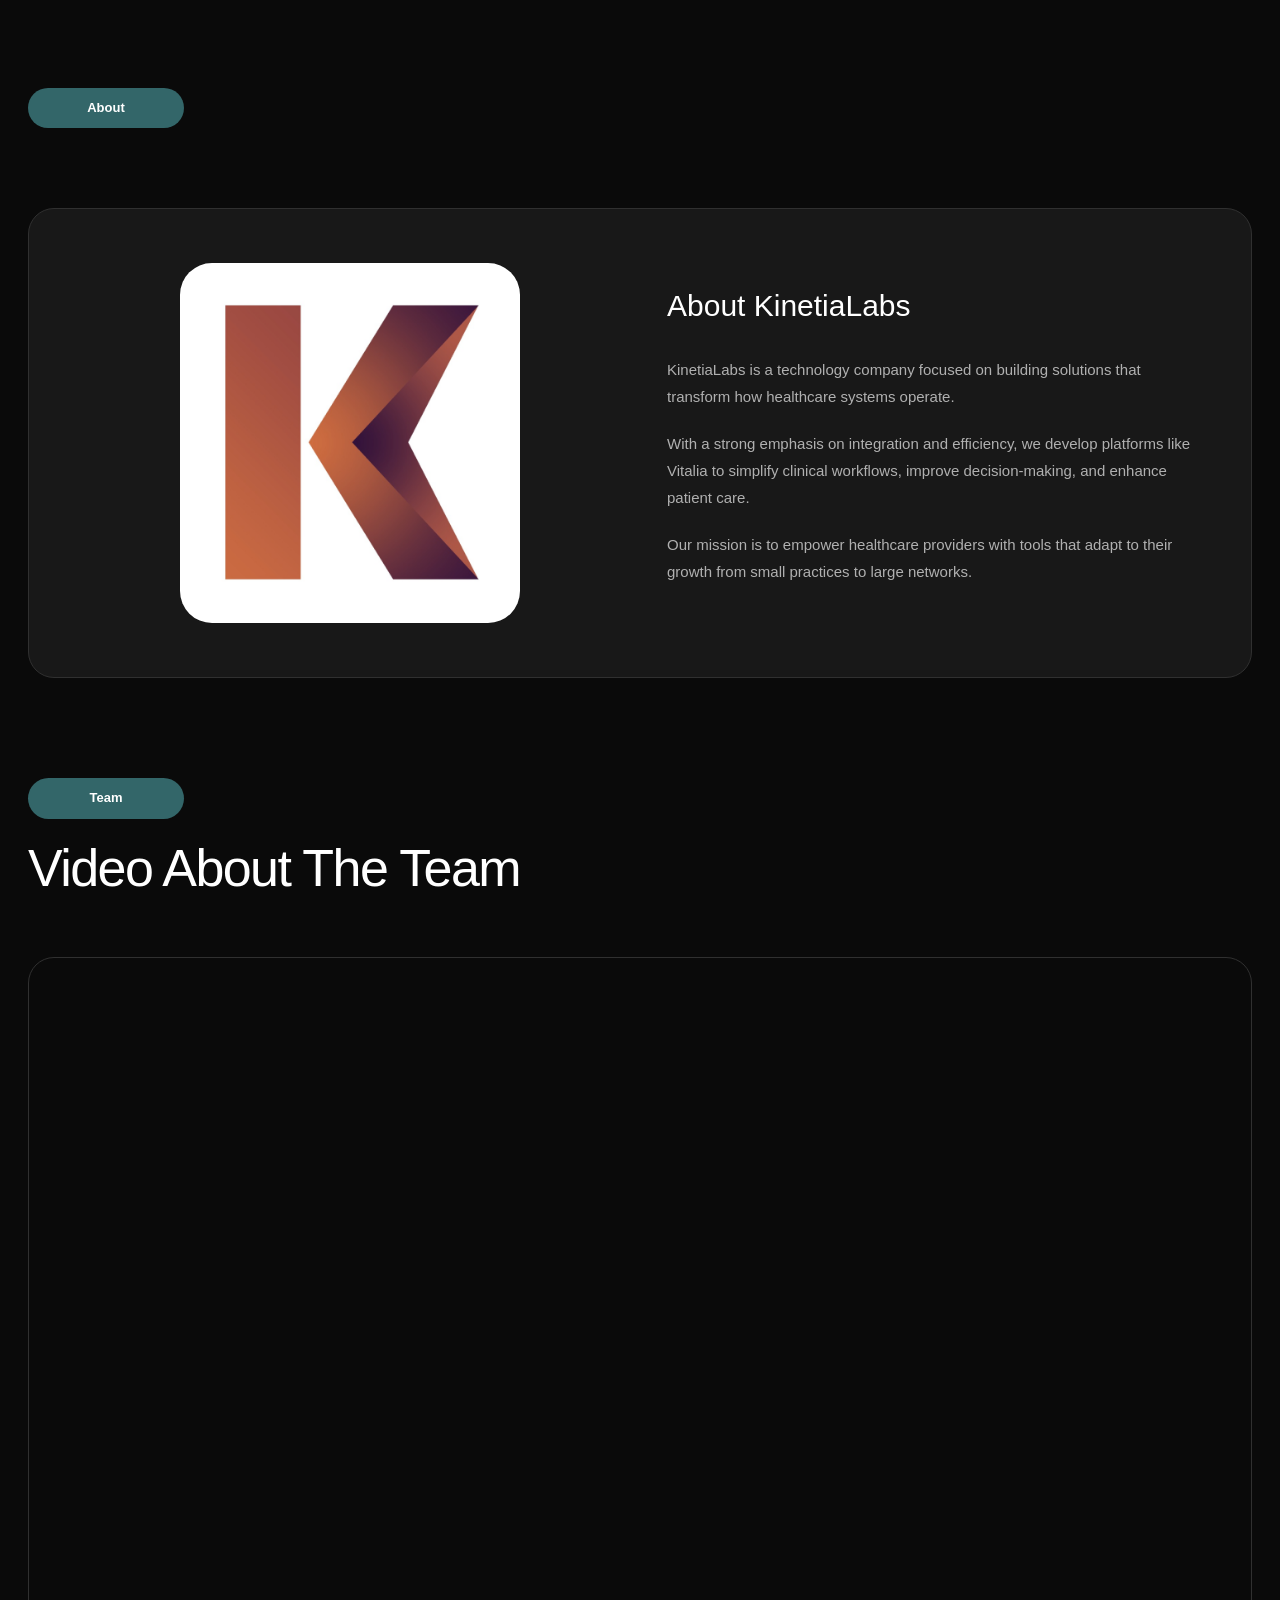
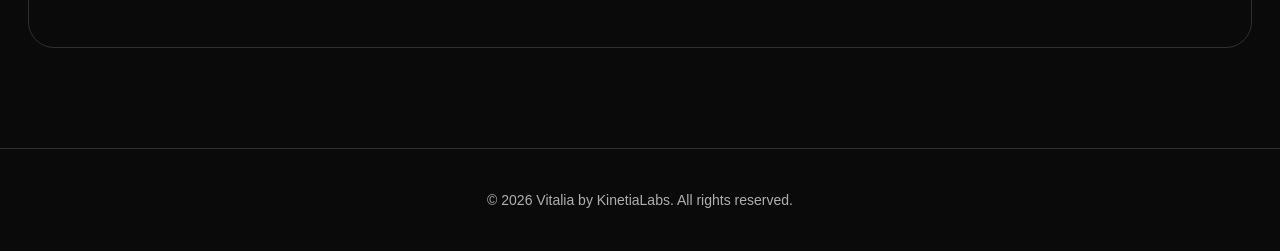
==== commit 3b43f140: "feat: last fixes" ====
--- a/index.html
+++ b/index.html
@@ -3,6 +3,7 @@
 <head>
     <meta charset="UTF-8">
     <meta name="viewport" content="width=device-width, initial-scale=1.0">
+    <link rel="icon" type="image/png" href="assets/images/Vitalia_logo.png">
     <title>Vitalia - Integrated Healthcare Management</title>
     <link rel="stylesheet" href="css/styles.css">
     <script src="js/language-selector.js" defer></script>
@@ -17,7 +18,7 @@
                         <img src="assets/images/Vitalia_logo.png" alt="Vitalia Logo" class="logo-img" data-i18n-alt="images.vitaliaLogo">
                         <a href="#home" class="logo">VITALIA</a>
                     </div>
-                    <nav class="nav-pill">
+                    <nav class="nav-pill" aria-label="Main navigation">
                         <a href="#features" data-i18n="nav.features">Features</a>
                         <a href="#clients" data-i18n="nav.clients">Clients</a>
                         <a href="#plans" data-i18n="nav.plans">Plans</a>
@@ -29,7 +30,6 @@
                     <div class="nav-actions">
                         <button class="language-selector" id="language-selector" type="button" data-i18n-aria-label="languageSelector.ariaLabel">
                             <span data-language-current>EN</span>
-                            <span class="dropdown-arrow" aria-hidden="true">&#9662;</span>
                         </button>
                         <a href="https://vitalia-frontend-kinetia.vercel.app" class="btn-primary nav-cta" data-i18n="buttons.tryNow">OPEN APP</a>
                     </div>
@@ -190,12 +190,12 @@
         </div>
     </section>
 
-    <!-- PRODUCT SECTION -->
-    <section id="product" class="team">
+    <!-- PRODUCT VIDEO SECTION -->
+        <section id="product" class="product">
         <div class="container">
             <div class="section-header">
                 <span class="section-label" data-i18n="product.label">Product</span>
-                <h2 data-i18n="product.title">About The Product</h2>
+                <h2 data-i18n="product.title">Video About The Product</h2>
             </div>
             <div class="video-wrapper">
                 <iframe src="https://www.youtube.com/embed/iEpRiV-OPjU" data-i18n-aria-label="product.videoTitle" frameborder="0" allow="accelerometer; autoplay; clipboard-write; encrypted-media; gyroscope; picture-in-picture; web-share" allowfullscreen loading="lazy"></iframe>
@@ -269,12 +269,12 @@
         </div>
     </section>
 
-    <!-- TEAM SECTION -->
+    <!-- TEAM VIDEO SECTION -->
     <section id="team" class="team">
         <div class="container">
             <div class="section-header">
                 <span class="section-label" data-i18n="team.label">Team</span>
-                <h2 data-i18n="team.title">About The Team</h2>
+                <h2 data-i18n="team.title">Video About The Team</h2>
             </div>
             <div class="video-wrapper">
                 <iframe src="https://www.youtube.com/embed/1H503xuijtA" data-i18n-aria-label="team.videoTitle" frameborder="0" allow="accelerometer; autoplay; clipboard-write; encrypted-media; gyroscope; picture-in-picture; web-share" allowfullscreen loading="lazy"></iframe>
--- a/css/styles.css
+++ b/css/styles.css
@@ -205,10 +205,7 @@
     outline-offset: 3px;
 }
 
-.dropdown-arrow {
-    font-size: 9px;
-    line-height: 1;
-}
+
 
 .nav-cta {
     min-width: 164px;
@@ -935,6 +932,11 @@
     background-color: var(--dark-bg);
 }
 
+.product {
+    padding: 0 0 100px;
+    background-color: var(--dark-bg);
+}
+
 .video-wrapper {
     position: relative;
     width: 100%;
